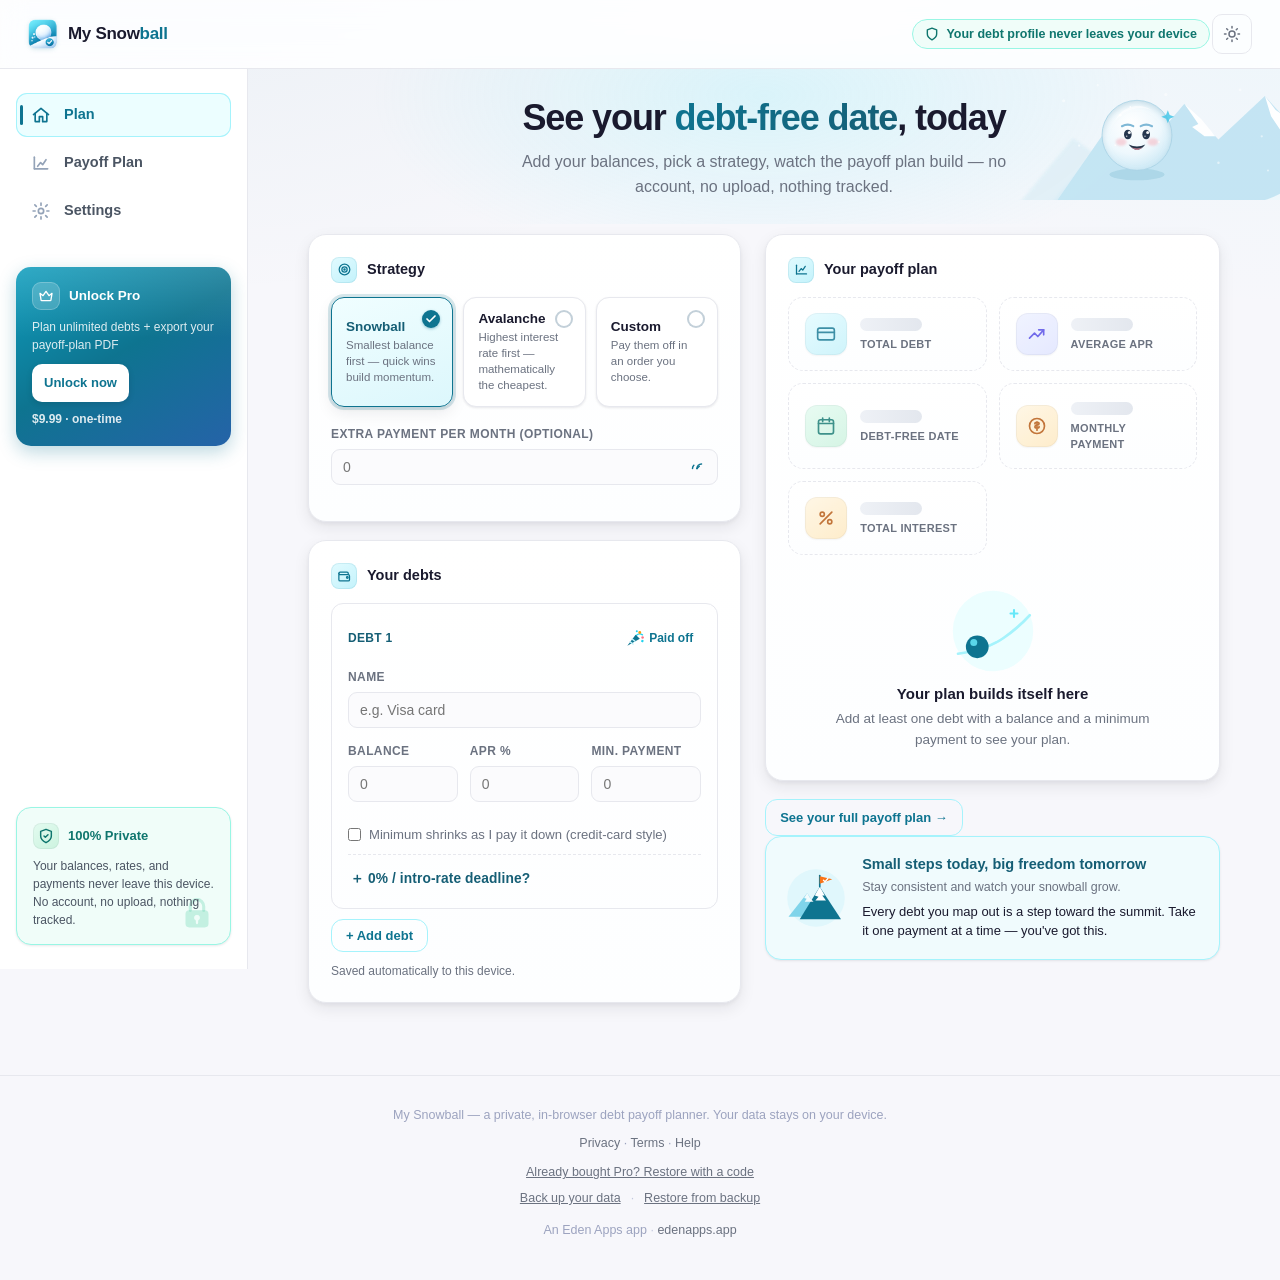
==== index.html @ 777411a7 "Polish: LocalResume scrolls to top on route change (score ring visible); Snowball 'Remove' debt gets" ====
<!DOCTYPE html>
<html lang="en">
<head>
  <meta charset="UTF-8">
  <meta http-equiv="Content-Security-Policy" content="default-src 'self'; script-src 'self' https://js.stripe.com; style-src 'self' 'unsafe-inline'; img-src 'self' data: blob: https://da08ctfrofx1b.cloudfront.net; font-src 'self'; connect-src 'self' https://api.revenuecat.com https://e.revenue.cat https://js.stripe.com; worker-src 'self' blob:; frame-src https://js.stripe.com; child-src 'self' blob:; object-src 'none'; base-uri 'self'; form-action 'none'">
  <meta name="viewport" content="width=device-width, initial-scale=1.0, viewport-fit=cover">
  <title>My Snowball — Private Debt Payoff Planner</title>
  <meta name="description" content="Plan your debt-free date with the snowball or avalanche method, entirely in your browser. Your balances, rates, and payments never leave your device — no account, no subscriptions.">
  <link rel="icon" href="assets/favicon.svg" type="image/svg+xml">
  <link rel="icon" type="image/png" sizes="32x32" href="assets/favicon-32.png">
  <link rel="icon" type="image/png" sizes="16x16" href="assets/favicon-16.png">
  <link rel="apple-touch-icon" href="assets/apple-touch-icon.png">
  <link rel="canonical" href="https://mysnowballapp.com/">
  <meta name="theme-color" content="#ffffff" media="(prefers-color-scheme: light)">
  <meta name="theme-color" content="#0f1115" media="(prefers-color-scheme: dark)">
  <link rel="manifest" href="assets/manifest.webmanifest">
  <!-- Open Graph / social share -->
  <meta property="og:type" content="website">
  <meta property="og:site_name" content="My Snowball">
  <meta property="og:url" content="https://mysnowballapp.com/">
  <meta property="og:title" content="My Snowball — See your debt-free date, privately">
  <meta property="og:description" content="Plan your debt-free date with the snowball or avalanche method, entirely in your browser. Your balances, rates, and payments never leave your device — no account, no subscriptions.">
  <meta property="og:image" content="https://mysnowballapp.com/assets/og-image.png">
  <meta property="og:image:width" content="1200">
  <meta property="og:image:height" content="630">
  <meta property="og:image:alt" content="My Snowball — 100% private, on your device">
  <meta name="twitter:card" content="summary_large_image">
  <meta name="twitter:title" content="My Snowball — See your debt-free date, privately">
  <meta name="twitter:description" content="Plan your debt-free date with the snowball or avalanche method, entirely in your browser. Your balances, rates, and payments never leave your device — no account, no subscriptions.">
  <meta name="twitter:image" content="https://mysnowballapp.com/assets/og-image.png">
  <!-- Sets data-theme before first paint (no light→dark flash). External file
       so it satisfies the strict CSP's script-src 'self' (inline is blocked). -->
  <script src="theme-init.js?v=49b5e9ed0a"></script>
  <link rel="stylesheet" href="styles.css?v=49b5e9ed0a">
  <script type="application/ld+json">{"@context":"https://schema.org","@type":"SoftwareApplication","name":"My Snowball","url":"https://mysnowballapp.com/","description":"Plan your debt-free date with the snowball or avalanche method, entirely in your browser. Your balances, rates, and payments never leave your device — no account, no subscriptions.","applicationCategory":"FinanceApplication","operatingSystem":"Web browser","isAccessibleForFree":true,"browserRequirements":"Requires JavaScript. Runs entirely in the browser — no account, no upload.","publisher":{"@type":"Organization","name":"My Snowball"}}</script>
</head>
<body>
  <a class="skip-link" href="#mainContent">Skip to content</a>
  <div class="topbar">
    <div class="logo" id="logo" role="button" tabindex="0" aria-label="Scroll to top">
      <!-- Brand mark = the app icon (matches the Pro checkout + App Store icon). -->
      <img class="brand-logo" src="assets/brand-mark-96.png" width="30" height="30" alt="My Snowball logo" />
      <b class="wordmark">My Snow<span>ball</span></b>
    </div>
    <div class="topbar-right">
      <div class="privacy-pill">
        <svg aria-hidden="true" viewBox="0 0 24 24" fill="none" stroke="currentColor" stroke-width="2.4" stroke-linecap="round" stroke-linejoin="round"><path d="M12 22s8-4 8-10V5l-8-3-8 3v7c0 6 8 10 8 10z"/></svg>
        <span class="pill-long">Your debt profile never leaves your device</span><span class="pill-short">Never leaves your device</span>
      </div>
      <button type="button" id="themeToggle" class="theme-toggle" aria-label="Switch theme">
        <svg class="icon-moon" aria-hidden="true" viewBox="0 0 24 24" fill="none" stroke="currentColor" stroke-width="2" stroke-linecap="round" stroke-linejoin="round"><path d="M21 12.8A9 9 0 1 1 11.2 3a7 7 0 0 0 9.8 9.8z"/></svg>
        <svg class="icon-sun" aria-hidden="true" viewBox="0 0 24 24" fill="none" stroke="currentColor" stroke-width="2" stroke-linecap="round" stroke-linejoin="round"><circle cx="12" cy="12" r="4"/><path d="M12 2v2M12 20v2M4.9 4.9l1.4 1.4M17.7 17.7l1.4 1.4M2 12h2M20 12h2M4.9 19.1l1.4-1.4M17.7 6.3l1.4-1.4"/></svg>
      </button>
    </div>
  </div>

  <div class="shell">
    <aside class="sidebar" aria-label="Primary">
      <nav class="side-nav" id="sideNav" aria-label="Sections">
        <a href="#/plan" class="side-link" id="navPlan" data-route="plan">
          <span class="side-link-icon" aria-hidden="true"><svg viewBox="0 0 24 24" fill="none" stroke="currentColor" stroke-width="2" stroke-linecap="round" stroke-linejoin="round"><path d="M3 11.5 12 4l9 7.5"/><path d="M5 10v9.5a.5.5 0 0 0 .5.5H10v-6h4v6h4.5a.5.5 0 0 0 .5-.5V10"/></svg></span>
          <span class="side-link-text">Plan</span>
        </a>
        <a href="#/payoff" class="side-link" id="navPayoff" data-route="payoff">
          <span class="side-link-icon" aria-hidden="true"><svg viewBox="0 0 24 24" fill="none" stroke="currentColor" stroke-width="2" stroke-linecap="round" stroke-linejoin="round"><path d="M4 19V5"/><path d="M4 19h16"/><path d="M8 16l3.5-4.5L14 14l4-6"/></svg></span>
          <span class="side-link-text">Payoff Plan</span>
        </a>
        <a href="#/settings" class="side-link" id="navSettings" data-route="settings">
          <span class="side-link-icon" aria-hidden="true"><svg viewBox="0 0 24 24" fill="none" stroke="currentColor" stroke-width="2" stroke-linecap="round" stroke-linejoin="round"><circle cx="12" cy="12" r="3.2"/><path d="M12 2.5v2.5M12 19v2.5M4.6 4.6 6.4 6.4M17.6 17.6l1.8 1.8M2.5 12H5M19 12h2.5M4.6 19.4 6.4 17.6M17.6 6.4l1.8-1.8"/></svg></span>
          <span class="side-link-text">Settings</span>
        </a>
      </nav>
      <button type="button" class="side-pro" id="sideProCard" hidden aria-label="Unlock My Snowball Pro — $9.99 one-time">
        <span class="side-pro-head">
          <span class="side-pro-icon" aria-hidden="true"><svg viewBox="0 0 24 24" fill="none" stroke="currentColor" stroke-width="2" stroke-linecap="round" stroke-linejoin="round"><path d="M3 8l4.5 3.5L12 5l4.5 6.5L21 8l-1.6 10.2a1 1 0 0 1-1 .8H5.6a1 1 0 0 1-1-.8L3 8z"/></svg></span>
          <span class="side-pro-title">Unlock Pro</span>
        </span>
        <span class="side-pro-benefit">Plan unlimited debts + export your payoff-plan PDF</span>
        <!-- Visual "Unlock now" affordance — a styled span, NOT a nested button
             (the whole card is the button; a real nested button would be invalid
             markup). Click/Enter/Space on the card opens the paywall unchanged. -->
        <span class="side-pro-cta" aria-hidden="true">Unlock now</span>
        <span class="side-pro-price">$9.99 · one-time</span>
      </button>
      <div class="side-privacy">
        <div class="side-privacy-head">
          <span class="side-privacy-icon" aria-hidden="true"><svg viewBox="0 0 24 24" fill="none" stroke="currentColor" stroke-width="2.2" stroke-linecap="round" stroke-linejoin="round"><path d="M12 22s8-4 8-10V5l-8-3-8 3v7c0 6 8 10 8 10z"/><path d="M9 12l2 2 4-4"/></svg></span>
          <span class="side-privacy-title">100% Private</span>
        </div>
        <p class="side-privacy-text">Your balances, rates, and payments never leave this device. No account, no upload, nothing tracked.</p>
        <!-- Decorative padlock motif — reinforces the on-device promise. -->
        <svg class="side-privacy-lock" aria-hidden="true" viewBox="0 0 48 48" xmlns="http://www.w3.org/2000/svg">
          <rect class="spl-body" x="12" y="21" width="24" height="18" rx="4"/>
          <path class="spl-shackle" d="M17 21 v-4 a7 7 0 0 1 14 0 v4" fill="none" stroke-width="3.2" stroke-linecap="round"/>
          <circle class="spl-hole" cx="24" cy="29" r="2.6"/>
          <path class="spl-hole" d="M24 30.5 v4" stroke-width="2.4" stroke-linecap="round" fill="none"/>
        </svg>
      </div>
    </aside>

    <main class="main-col" id="mainContent" tabindex="-1">
      <div class="hero" id="routeHero">
        <!-- Decorative snowy-mountain scene + friendly snowball mascot. 100%
             inline SVG (no raster, no network). aria-hidden so it's skipped by
             AT; sits behind the headline text and never reduces its contrast.
             The h1/p below are the only nodes the router rewrites per route —
             this scene is a sibling, so it persists across route changes. -->
        <div class="hero-scene" aria-hidden="true">
          <svg class="hero-mountains" viewBox="0 0 640 220" preserveAspectRatio="xMaxYMid slice" xmlns="http://www.w3.org/2000/svg">
            <defs>
              <!-- soft atmospheric blur for the far range → depth, not hard edges -->
              <filter class="hs-soften" id="hsSoften" x="-10%" y="-10%" width="120%" height="120%">
                <feGaussianBlur stdDeviation="2.2"/>
              </filter>
            </defs>
            <!-- far, hazy ridge (blurred, low-contrast → recedes) -->
            <g class="hs-far-group" filter="url(#hsSoften)">
              <path class="hs-ridge-far" d="M280 220 L372 108 L420 142 L490 84 L556 130 L640 78 L640 220 Z"/>
              <path class="hs-ridge-far2" d="M320 220 L408 118 L452 150 L520 100 L588 140 L640 106 L640 220 Z"/>
            </g>
            <!-- mid peaks with snow caps (crisp, foreground) -->
            <path class="hs-peak" d="M330 220 L430 76 L470 118 L516 64 L560 110 L620 54 L640 76 L640 220 Z"/>
            <path class="hs-snowcap" d="M430 76 L448 102 L440 106 L456 118 L470 118 L452 94 Z"/>
            <path class="hs-snowcap" d="M516 64 L534 90 L526 94 L542 106 L556 106 L538 84 Z"/>
            <path class="hs-snowcap" d="M620 54 L634 72 L640 76 L640 98 L628 80 Z"/>
            <!-- near snow bank -->
            <path class="hs-bank" d="M300 220 Q420 178 520 192 Q600 202 640 180 L640 220 Z"/>
            <!-- falling-snow specks (decorative, atmospheric) -->
            <g class="hs-snowfall">
              <circle cx="360" cy="60" r="2"/><circle cx="404" cy="40" r="1.5"/>
              <circle cx="448" cy="96" r="1.6"/><circle cx="492" cy="52" r="2.1"/>
              <circle cx="536" cy="86" r="1.4"/><circle cx="588" cy="46" r="1.8"/>
              <circle cx="616" cy="106" r="1.5"/><circle cx="380" cy="118" r="1.4"/>
              <circle cx="560" cy="140" r="1.6"/><circle cx="624" cy="150" r="1.3"/>
            </g>
          </svg>
          <!-- Snowball mascot: a soft, dimensional snowball character (mockup
               harvest). Radial white→pale-blue body with an inner-shade arc for
               roundness, top highlight crescent, angled brows, oval pupils with
               catch-lights, a warm open smile, gentle cheeks, and snow-texture
               specks. Gradients are declared inline so it's 100% on-device. -->
          <svg class="hero-mascot" viewBox="0 0 120 120" xmlns="http://www.w3.org/2000/svg">
            <defs>
              <radialGradient class="hm-body-grad" id="hmBody" cx="42%" cy="34%" r="72%">
                <stop offset="0%" class="hm-grad-hi"/>
                <stop offset="58%" class="hm-grad-mid"/>
                <stop offset="100%" class="hm-grad-lo"/>
              </radialGradient>
              <!-- Soft inner shadow: gives the ball real interior depth (a gentle
                   darkening that hugs the lower-right rim from the inside) rather
                   than reading as a flat disc. Pure SVG filter, on-device. -->
              <filter class="hm-inner" id="hmInner" x="-20%" y="-20%" width="140%" height="140%">
                <feOffset dx="0" dy="3" in="SourceAlpha" result="off"/>
                <feGaussianBlur in="off" stdDeviation="4" result="blur"/>
                <feComposite in="SourceAlpha" in2="blur" operator="out" result="inner"/>
                <feColorMatrix in="inner" type="matrix"
                  values="0 0 0 0 0.36  0 0 0 0 0.56  0 0 0 0 0.67  0 0 0 0.55 0" result="tint"/>
                <feComposite in="tint" in2="SourceGraphic" operator="in"/>
              </filter>
            </defs>
            <ellipse class="hm-shadow" cx="60" cy="105" rx="33" ry="7"/>
            <circle class="hm-body" cx="60" cy="58" r="42" fill="url(#hmBody)"/>
            <!-- inner-shadow overlay for interior dimension -->
            <circle class="hm-inner-shade" cx="60" cy="58" r="42" fill="url(#hmBody)"/>
            <!-- roundness: lower-right inner shade + soft occlusion rim -->
            <path class="hm-body-shade" d="M99 66 A42 42 0 0 1 41 96 A42 42 0 0 0 99 66 Z"/>
            <!-- top highlight crescent -->
            <path class="hm-shine" d="M34 40 A38 38 0 0 1 78 28 A30 30 0 0 0 34 40 Z"/>
            <!-- surface snow-texture specks -->
            <circle class="hm-fleck" cx="40" cy="34" r="1.5"/>
            <circle class="hm-fleck" cx="76" cy="44" r="1.3"/>
            <circle class="hm-fleck" cx="52" cy="24" r="1.1"/>
            <circle class="hm-fleck" cx="86" cy="66" r="1.4"/>
            <circle class="hm-fleck" cx="34" cy="70" r="1.2"/>
            <!-- soft cheeks -->
            <ellipse class="hm-cheek" cx="41" cy="66" rx="6.5" ry="4.6"/>
            <ellipse class="hm-cheek" cx="79" cy="66" rx="6.5" ry="4.6"/>
            <!-- angled brows -->
            <path class="hm-brow" d="M42 47 Q49 43.5 55.5 47" fill="none" stroke-width="2.6" stroke-linecap="round"/>
            <path class="hm-brow" d="M64.5 47 Q71 43.5 78 47" fill="none" stroke-width="2.6" stroke-linecap="round"/>
            <!-- oval pupils with a big + small catch-light each -->
            <ellipse class="hm-eye" cx="49" cy="57" rx="4.6" ry="5.8"/>
            <ellipse class="hm-eye" cx="71" cy="57" rx="4.6" ry="5.8"/>
            <circle class="hm-eye-spark" cx="50.8" cy="54.6" r="1.8"/>
            <circle class="hm-eye-spark" cx="72.8" cy="54.6" r="1.8"/>
            <circle class="hm-eye-spark hm-spark-sm" cx="47.6" cy="59" r=".9"/>
            <circle class="hm-eye-spark hm-spark-sm" cx="69.6" cy="59" r=".9"/>
            <!-- warm open smile: filled mouth + tongue -->
            <path class="hm-mouth" d="M50 69 Q60 82 70 69 Q60 74 50 69 Z"/>
            <path class="hm-tongue" d="M53.5 72.4 Q60 79 66.5 72.4 Q60 75.4 53.5 72.4 Z"/>
            <!-- brand sparkle -->
            <path class="hm-sparkle" d="M97 28 l2.2 5.6 5.6 2.2 -5.6 2.2 -2.2 5.6 -2.2 -5.6 -5.6 -2.2 5.6 -2.2 Z"/>
          </svg>
        </div>
        <h1>See your <span class="accent">debt-free date</span>, today</h1>
        <p>Add your balances, pick a strategy, watch the payoff plan build — no account, no upload, nothing tracked.</p>
      </div>

      <div id="app" class="app"></div>
    </main>
  </div>

  <footer>
    My Snowball — a private, in-browser debt payoff planner. Your data stays on your device.
    <div class="footer-legal" style="margin-top: 10px;"><a href="privacy.html">Privacy</a> · <a href="https://edenapps.app/terms.html" target="_blank" rel="noopener">Terms</a> · <a href="support.html">Help</a></div>
    <button type="button" id="footerRestoreLink" class="restore-link" style="margin-top: 8px;">Already bought Pro? Restore with a code</button>
    <button type="button" id="footerLicenseLink" class="restore-link" hidden>View your Pro license card</button>
    <button type="button" id="footerRefundLink" class="restore-link" hidden>Need a refund?</button>
    <div class="footer-tools">
      <button type="button" id="footerBackupLink" class="restore-link">Back up your data</button>
      <span class="footer-tools-sep" aria-hidden="true">·</span>
      <button type="button" id="footerImportLink" class="restore-link">Restore from backup</button>
      <input type="file" id="vaultFileInput" accept=".json,application/json" hidden>
    </div>
    <div class="footer-byline">
      An Eden Apps app
      <span class="footer-tools-sep" aria-hidden="true">·</span>
      <a href="https://edenapps.app" target="_blank" rel="noopener">edenapps.app</a>
    </div>
  </footer>

  <!-- pdf-lib is lazy-loaded on first PDF export (see ensurePdfLib in app.js) -->
  <script src="billing.js?v=49b5e9ed0a"></script>
  <script src="app.js?v=49b5e9ed0a"></script>
</body>
</html>
---- styles.css ----
/* ── Snowball — private, in-browser debt payoff planner ─────────────── */
:root {
  --brand: #0e7490;
  --brand-dark: #155e75;
  --brand-light: #67e8f9;
  --brand-soft: #ecfeff;
  --brand-border: #a5f3fc;
  --ink: #1a1a2e;
  --muted: #6b7280;
  --line: #e7e8ee;
  --bg: #f7f7fb;
  --card: #ffffff;
  --ok: #0f766e;
  --danger: #b91c1c;
  --warn: #b45309;
  --shadow: 0 1px 3px rgba(20,20,40,.06), 0 8px 24px rgba(20,20,40,.05);
  /* Elevation v1 — soft, layered, low-opacity shadow ladder. Cards use sm/md,
     raised modals/popovers use lg. (--shadow kept above for anything still
     referencing it directly.) */
  --shadow-sm: 0 1px 2px rgba(16,24,40,.04), 0 1px 3px rgba(16,24,40,.06);
  --shadow-md: 0 2px 4px rgba(16,24,40,.05), 0 6px 16px rgba(16,24,40,.08);
  --shadow-lg: 0 8px 24px rgba(16,24,40,.10), 0 24px 60px rgba(16,24,40,.14);

  /* ── Elevation v2 — depth polish (visual pass) ────────────────────────
     Hairline + soft-lift ladder for interactive cards, a page-background
     wash, a hero glow, and gradient icon-chip fills. Every value here has a
     dark override below so no surface is light-only. */
  /* App background wash — two barely-there brand-tinted radial pools so the
     page reads as a considered surface, not flat grey. */
  --page-wash:
    radial-gradient(1100px 620px at 14% -8%, rgba(14,116,144,.055), transparent 60%),
    radial-gradient(950px 560px at 100% 0%, rgba(103,232,249,.07), transparent 55%);
  /* Hero glow — a soft teal bloom behind the headline. */
  --hero-glow: radial-gradient(560px 260px at 50% 22%, rgba(103,232,249,.20), transparent 70%);
  /* Interactive-card hover shadow — a touch stronger + brand-tinted lift. */
  --shadow-hover: 0 4px 10px rgba(14,116,144,.10), 0 14px 34px rgba(14,116,144,.14);
  /* Inner hairline highlight on raised cards (top edge catch-light). */
  --card-topline: rgba(255,255,255,.7);
  /* Panel surface gets a whisper of gradient so large cards aren't dead-flat. */
  --panel-surface: linear-gradient(180deg, #ffffff, #fdfeff);

  /* Gradient icon-chip fills for the summary stat tiles — richer than a flat
     tint, still soft. Ink stays the shipped per-tone value. */
  --chip-brand:  linear-gradient(145deg, #e2fbff, #c3f2fb);
  --chip-violet: linear-gradient(145deg, #eef1ff, #dfe4ff);
  --chip-green:  linear-gradient(145deg, #e3fbf0, #ccf3df);
  --chip-amber:  linear-gradient(145deg, #fff5e0, #ffe9bf);
  /* Chip ring — a hairline that lifts the chip off the tile. */
  --chip-ring: rgba(16,24,40,.05);
  /* Skeleton bar (empty-state placeholder) — reads as an intentional hint. */
  --skeleton: linear-gradient(90deg, #eef1f6, #e3e7ee, #eef1f6);

  /* Selected strategy card — gradient wash + brand ring. */
  --strat-active-bg: linear-gradient(160deg, #f0feff, #dcf7fc);
  --strat-active-ring: rgba(14,116,144,.16);

  /* Sidebar Pro card — premium gradient front door. */
  --side-pro-grad: linear-gradient(160deg, #edfdff, #d5f4fb);
  --side-pro-grad-hover: linear-gradient(160deg, #e6fbff, #c8f0f9);

  /* Surfaces referenced directly (not through a token) in light mode — named
     here so the dark override has a single place to retint them. */
  --topbar-bg: rgba(255,255,255,.85);
  --input-bg: #fbfbfd;
  --input-bg-focus: #ffffff;
  --track-bg: #e7e8ee;
  --pill-bg: #f0fdf9;
  --pill-border: #99f6e4;
  --rm-hover-bg: #fee2e2;
  --warn-bg: #fffbeb;
  --warn-border: #fde68a;
  --status-err-bg: #fef2f2;
  --status-ok-bg: #ecfdf5;
  --footer-ink: #9ca3bf;
  --sep: #c3c8dd;
  --backdrop: rgba(20,20,40,.45);
  /* Chart ink — read by drawChart() so the canvas retints with the theme. */
  --chart-grid: #e7e8ee;
  --chart-label: #6b7280;
  --chart-snowball: #0e7490;
  --chart-avalanche: #c2410c;

  /* Tinted stat-icon tiles (mockup card language). Each tone = a soft fill +
     a readable icon ink, both AA on the fill. The brand tone reuses the
     shipped #0e7490 family; the others are on-brand supporting hues. */
  --tile-brand-bg: #ecfeff;   --tile-brand-ink: #0e7490;
  --tile-violet-bg: #eef2ff;  --tile-violet-ink: #4f46e5;
  --tile-green-bg: #ecfdf5;   --tile-green-ink: #0f766e;
  --tile-amber-bg: #fffbeb;   --tile-amber-ink: #b45309;

  /* Progress ring + donut ink. Track stays visible in both themes; the fill
     and the two donut arcs come from the brand ramp. */
  --ring-track: #e3f4f8;
  --ring-fill: #0e7490;
  --donut-bg: #eef2f4;
  --donut-min: #0e7490;   /* minimum payments — brand */
  --donut-extra: #67e8f9; /* extra payment — brand-light */

  /* Motivational card surface (snow/summit). */
  --motiv-bg: #f0fbfd;
  --motiv-border: #a5f3fc;
  --motiv-sky: #e0f7fc;
  --motiv-mtn: #0e7490;
  --motiv-snow: #ffffff;
  --motiv-flag: #f97316;

  /* ── Sidebar / nav / route surfaces (new — reshell) ──────────────────────
     All on the shipped #0e7490 brand ramp. Every value here has a dark
     override below so no new surface is light-only. */
  --side-bg: #ffffff;
  --side-border: #e7e8ee;
  --side-link-ink: #4b5563;
  --side-link-hover-bg: #f3f8fa;
  --side-link-hover-ink: #0e7490;
  --side-link-active-bg: #ecfeff;
  --side-link-active-ink: #0e7490;
  --side-link-active-bar: #0e7490;
  --side-icon-ink: #94a3b8;
  --side-icon-active-ink: #0e7490;
  --side-privacy-bg: #f0fdf9;
  --side-privacy-border: #99f6e4;
  --side-privacy-ink: #0f766e;
  --side-privacy-text: #4b5563;
  --side-pro-bg: #ecfeff;
  --side-pro-bg-hover: #e0faff;
  --side-pro-border: #a5f3fc;
  --side-pro-ink: #155e75;
  --side-pro-benefit: #4b5563;
  --side-pro-price: #0e7490;
  --side-pro-glyph: #0e7490;

  /* ── Batch-A insight features (comparison / daily cost / countdown /
     timeline). All on the shipped #0e7490 brand ramp; every value has a dark
     override below so no surface is light-only. ── */
  --compare-row-bg: #f7fafb;
  --compare-row-border: #e7e8ee;
  --compare-chosen-bg: #ecfeff;
  --compare-chosen-border: #a5f3fc;
  --compare-chosen-tag-bg: #0e7490;
  --compare-chosen-tag-ink: #ffffff;
  --countdown-bg: #ecfeff;
  --countdown-border: #a5f3fc;
  --countdown-ink: #155e75;
  --countdown-accent: #0e7490;
  --daily-cost-amt: #b45309;      /* interest = a cost — amber, matches the warn ramp */
  --daily-line: #e7e8ee;
  --timeline-rail: #a5f3fc;
  --timeline-dot-bg: #0e7490;
  --timeline-dot-ink: #ffffff;
  --timeline-done-bg: #ecfdf5;
  --timeline-done-border: #99f6e4;
  --timeline-when-ink: #6b7280;

  /* ── Personality layer (mockup harvest) — hero scene, mascot, gradient Pro,
     section-header icons. All on the brand ramp; every value has a dark
     override below so nothing is light-only. ── */
  /* Hero snowy-mountain scene (pale blue/white, gentle, decorative). */
  --hs-ridge-far: #dceef6;
  --hs-peak: #bfe3f2;
  --hs-peak-2: #cfeaf5;
  --hs-snowcap: #ffffff;
  --hs-bank: #eef8fc;
  /* Hero illustration depth (summit + vault): grounding shadow + gradient-metal
     safe, glossy dial, and check-shield stops. Blend-safe (no opaque plate). */
  --pha-ground: rgba(14,116,144,.10);
  --sha-metal-hi: #f3fafd;
  --sha-metal-lo: #cfe8f2;
  --sha-metal-line: #a5d3e3;
  --sha-door-hi: #ffffff;
  --sha-door-lo: #e2f2f8;
  --sha-dial-hi: #bfeff8;
  --sha-shield-hi: #3ec6dd;
  --sha-shield-lo: #0e7490;
  /* Snowball mascot — dimensional: radial body gradient (white core → pale-blue
     rim), inner-shade arc, brows, oval pupils, warm mouth, soft cheeks. */
  --hm-grad-hi: #ffffff;      /* highlight core */
  --hm-grad-mid: #eef8fd;     /* body */
  --hm-grad-lo: #c6e6f4;      /* pale-blue rim (roundness) */
  --hm-body-shade: #a9d6ea;   /* lower-right shading arc */
  --hm-shine: #ffffff;
  --hm-eye: #26374f;
  --hm-brow: #7fb8d6;         /* soft blue brows */
  --hm-cheek: #f6b6c1;
  --hm-mouth: #223247;        /* open smile fill */
  --hm-tongue: #e78ea0;
  --hm-fleck: #ffffff;
  --hm-sparkle: #45c7e8;
  --hm-shadow: rgba(14,116,144,.12);
  --hm-stroke: #a9d3e6;       /* faint outline so the pale body reads on light chrome */
  /* Vivid teal→blue gradient Unlock-Pro card (sidebar). */
  --pro-grad-vivid: linear-gradient(150deg, #0e9dbd 0%, #0e7490 48%, #2563a8 100%);
  --pro-grad-vivid-hover: linear-gradient(150deg, #12a9cb 0%, #0f7e9f 48%, #295fb0 100%);
  --pro-vivid-ink: #ffffff;
  --pro-vivid-sub: rgba(255,255,255,.86);
  --pro-vivid-btn-bg: #ffffff;
  --pro-vivid-btn-ink: #0e7490;
  --pro-vivid-glyph-bg: rgba(255,255,255,.18);
  --pro-vivid-glyph-ink: #ffffff;
  /* Section-header icon chip. */
  --panel-icon-bg: linear-gradient(145deg, #e2fbff, #c3f2fb);
  --panel-icon-ink: #0e7490;
  --panel-icon-ring: rgba(14,116,144,.10);
  /* Motivational-card extra art bits + strategy radio ring. */
  --motiv-mtn-back: #7fd4ea;
  --motiv-flag-check: #ffffff;
  --strat-ring: #c3d0d9;      /* empty radio ring on unselected strategy */
  --privacy-lock: #10b98133;  /* faint padlock motif tint */
}

/* ── Dark theme ─────────────────────────────────────────────────────────
   Opt-in overlay applied to <html data-theme="dark">. Only overrides the
   token values above — every rule downstream reads the tokens, so light
   mode is untouched. Warm near-black chrome, light-not-white ink, a
   brightened brand that stays vivid on dark. */
[data-theme="dark"] {
  --brand: #22c3e6;
  --brand-dark: #7fe3f6;
  --brand-light: #67e8f9;
  --brand-soft: #12303a;
  --brand-border: #1d5566;
  --ink: #e8e8ed;
  --muted: #9aa2b1;
  --line: #2c2e37;
  --bg: #15161a;
  --card: #1c1d22;
  --ok: #4ade9e;
  --danger: #f87171;
  --warn: #fbbf24;
  --shadow: 0 1px 3px rgba(0,0,0,.4), 0 8px 24px rgba(0,0,0,.35);
  /* Elevation v1 dark ladder — cooler, higher-opacity so raised surfaces still
     read against the near-black chrome. */
  --shadow-sm: 0 1px 2px rgba(0,0,0,.45), 0 1px 3px rgba(0,0,0,.5);
  --shadow-md: 0 2px 4px rgba(0,0,0,.5), 0 6px 16px rgba(0,0,0,.55);
  --shadow-lg: 0 8px 24px rgba(0,0,0,.55), 0 24px 60px rgba(0,0,0,.65);

  /* Elevation v2 dark overrides — dim, cool washes that read on near-black. */
  --page-wash:
    radial-gradient(1100px 620px at 14% -8%, rgba(34,195,230,.06), transparent 60%),
    radial-gradient(950px 560px at 100% 0%, rgba(34,195,230,.05), transparent 55%);
  --hero-glow: radial-gradient(560px 260px at 50% 22%, rgba(34,195,230,.12), transparent 70%);
  --shadow-hover: 0 4px 10px rgba(0,0,0,.5), 0 14px 34px rgba(0,0,0,.6);
  --card-topline: rgba(255,255,255,.05);
  --panel-surface: linear-gradient(180deg, #1e1f25, #1b1c21);
  /* Brighter, more chromatic dark chips so the per-metric color-coding
     (brand/violet/green/amber) stays legible on the near-black chrome — the
     previous fills were so deep the tiles read as muddy neutral blocks. */
  --chip-brand:  linear-gradient(145deg, #1b5566, #124251);
  --chip-violet: linear-gradient(145deg, #343676, #23244e);
  --chip-green:  linear-gradient(145deg, #17513f, #103a30);
  --chip-amber:  linear-gradient(145deg, #4a3a13, #34290e);
  --chip-ring: rgba(255,255,255,.06);
  --skeleton: linear-gradient(90deg, #23252d, #2b2e37, #23252d);
  --strat-active-bg: linear-gradient(160deg, #143844, #0f2b34);
  --strat-active-ring: rgba(34,195,230,.28);
  --side-pro-grad: linear-gradient(160deg, #133a46, #0f2c37);
  --side-pro-grad-hover: linear-gradient(160deg, #164450, #113340);

  --topbar-bg: rgba(21,22,26,.85);
  --input-bg: #24262e;
  --input-bg-focus: #2a2c35;
  --track-bg: #2c2e37;
  --pill-bg: #123029;
  --pill-border: #1f5648;
  --rm-hover-bg: #402022;
  --warn-bg: #2c2410;
  --warn-border: #5a4a1a;
  --status-err-bg: #3a1e1e;
  --status-ok-bg: #123028;
  --footer-ink: #7c8496;
  /* Dark-mode contrast fix: the footer "·" separator was near-invisible at
     #3a3d49 (~1.7:1 on --bg). Bumped so the divider actually reads while
     staying subtler than the muted links it sits between (~3.7:1). */
  --sep: #6b7280;
  --backdrop: rgba(0,0,0,.6);
  --chart-grid: #2c2e37;
  --chart-label: #9aa2b1;
  --chart-snowball: #38d0ef;
  --chart-avalanche: #fb7a45;

  /* Tinted tiles — deep, low-chroma fills so they read as surfaces (not glowing
     blocks) on the near-black chrome, with brightened icon ink for AA. */
  --tile-brand-bg: #12303a;   --tile-brand-ink: #67e8f9;
  --tile-violet-bg: #1e1f3a;  --tile-violet-ink: #a5b4fc;
  --tile-green-bg: #123028;   --tile-green-ink: #4ade9e;
  --tile-amber-bg: #2c2410;   --tile-amber-ink: #fbbf24;

  --ring-track: #24333a;
  --ring-fill: #22c3e6;
  --donut-bg: #24333a;
  --donut-min: #22c3e6;
  --donut-extra: #7fe3f6;

  --motiv-bg: #12303a;
  --motiv-border: #1d5566;
  --motiv-sky: #133a44;
  --motiv-mtn: #22c3e6;
  --motiv-snow: #cdeef6;
  --motiv-flag: #fb923c;

  /* Sidebar / nav / route surfaces — dark overrides. Deep, low-chroma fills so
     the rail reads as chrome against the near-black page, with brightened ink
     for AA on both the rail and the active pill. */
  --side-bg: #191a1f;
  --side-border: #2c2e37;
  --side-link-ink: #b8bfcc;
  --side-link-hover-bg: #22242c;
  --side-link-hover-ink: #67e8f9;
  --side-link-active-bg: #12303a;
  --side-link-active-ink: #7fe3f6;
  --side-link-active-bar: #22c3e6;
  --side-icon-ink: #7c8496;
  --side-icon-active-ink: #67e8f9;
  --side-privacy-bg: #123029;
  --side-privacy-border: #1f5648;
  --side-privacy-ink: #4ade9e;
  --side-privacy-text: #b8bfcc;
  --side-pro-bg: #12303a;
  --side-pro-bg-hover: #163a46;
  --side-pro-border: #1d5566;
  --side-pro-ink: #7fe3f6;
  --side-pro-benefit: #b8bfcc;
  --side-pro-price: #67e8f9;
  --side-pro-glyph: #67e8f9;

  /* Batch-A insight features — dark overrides. Deep, low-chroma fills so they
     read as surfaces on the near-black chrome, brightened ink for AA. */
  --compare-row-bg: #202128;
  --compare-row-border: #2c2e37;
  --compare-chosen-bg: #12303a;
  --compare-chosen-border: #1d5566;
  --compare-chosen-tag-bg: #22c3e6;
  --compare-chosen-tag-ink: #10222a;
  --countdown-bg: #12303a;
  --countdown-border: #1d5566;
  --countdown-ink: #7fe3f6;
  --countdown-accent: #22c3e6;
  --daily-cost-amt: #fbbf24;
  --daily-line: #2c2e37;
  --timeline-rail: #1d5566;
  --timeline-dot-bg: #22c3e6;
  --timeline-dot-ink: #10222a;
  --timeline-done-bg: #123028;
  --timeline-done-border: #1f5648;
  --timeline-when-ink: #9aa2b1;

  /* Personality layer — dark overrides. The snow scene/mascot stay legible on
     the near-black chrome: cool, dimmed peaks and a soft off-white body. */
  --hs-ridge-far: #1c3a44;
  --hs-peak: #21454f;
  --hs-peak-2: #1a3b45;
  --hs-snowcap: #cdeef6;
  --hs-bank: #16323b;
  /* Hero illustration depth — dark: metal/shield stops stay bright & readable
     on the dark canvas; grounding shadow softened so nothing reads as a plate. */
  --pha-ground: rgba(0,0,0,.30);
  --sha-metal-hi: #3a6472;
  --sha-metal-lo: #21454f;
  --sha-metal-line: #4d7d8c;
  --sha-door-hi: #2c5661;
  --sha-door-lo: #1c3d47;
  --sha-dial-hi: #7fe3f6;
  --sha-shield-hi: #5ad6ec;
  --sha-shield-lo: #157e97;
  /* Mascot on near-black chrome: keep the pale body bright & dimensional, but
     tone the cheeks/mouth down and drop the hard ground shadow (handled in CSS
     via --hm-shadow → transparent) so it doesn't read as a bruise/hole. */
  --hm-grad-hi: #ffffff;
  --hm-grad-mid: #e6f4fb;
  --hm-grad-lo: #b3dcee;
  --hm-body-shade: #7fbdd6;
  --hm-shine: #ffffff;
  --hm-eye: #17303a;
  --hm-brow: #5f9fbf;
  --hm-cheek: #d98d9a;
  --hm-mouth: #16303a;
  --hm-tongue: #c97e8f;
  --hm-fleck: #ffffff;
  --hm-sparkle: #67e8f9;
  --hm-shadow: rgba(0,0,0,0);   /* soft blur handles depth in dark mode instead */
  --hm-stroke: #7fbdd6;
  --hm-stroke: #2a5561;
  --pro-grad-vivid: linear-gradient(150deg, #0e8aa6 0%, #0d6a84 48%, #1f4f8c 100%);
  --pro-grad-vivid-hover: linear-gradient(150deg, #1298b5 0%, #0f7590 48%, #245aa0 100%);
  --pro-vivid-ink: #f2fdff;
  --pro-vivid-sub: rgba(242,253,255,.82);
  --pro-vivid-btn-bg: #eafcff;
  --pro-vivid-btn-ink: #0d5f78;
  --pro-vivid-glyph-bg: rgba(255,255,255,.16);
  --pro-vivid-glyph-ink: #f2fdff;
  --panel-icon-bg: linear-gradient(145deg, #133a46, #0f2a33);
  --panel-icon-ink: #67e8f9;
  --panel-icon-ring: rgba(255,255,255,.06);
  --motiv-mtn-back: #2a6f84;
  --motiv-flag-check: #10222a;
  --strat-ring: #3a5560;
  --privacy-lock: #4ade9e2e;
}

/* Subtle color transition when the theme flips (root chrome only). */
html { transition: background-color .25s ease, color .25s ease; }
body { transition: background-color .25s ease, color .25s ease; }
@media (prefers-reduced-motion: reduce) {
  html, body { transition: none; }
}

/* ── Theme toggle button (topbar) ─────────────────────────────────────── */
.theme-toggle {
  display: inline-flex; align-items: center; justify-content: center;
  /* Visual box stays compact, but the hit area is at least 40px so the
     icon-only control clears the minimum comfortable touch target. The 18px
     icon is unchanged. */
  width: 40px; height: 40px; min-width: 40px; min-height: 40px; border-radius: 10px;
  background: transparent; border: 1px solid var(--line); color: var(--muted);
  transition: background-color .12s ease, color .12s ease, border-color .12s ease;
}
.theme-toggle:hover { background: var(--brand-soft); color: var(--brand); border-color: var(--brand-border); }
.theme-toggle svg { width: 18px; height: 18px; }
/* Icon reflects the CURRENT mode: sun in light mode, moon in dark mode. */
.theme-toggle .icon-moon { display: none; }
.theme-toggle .icon-sun { display: block; }
[data-theme="dark"] .theme-toggle .icon-moon { display: block; }
[data-theme="dark"] .theme-toggle .icon-sun { display: none; }
.topbar-right { display: flex; align-items: center; gap: 12px; }

/* Visually-hidden but present for assistive tech (screen-reader live regions). */
.sr-only {
  position: absolute; width: 1px; height: 1px; padding: 0; margin: -1px;
  overflow: hidden; clip: rect(0 0 0 0); white-space: nowrap; border: 0;
}

/* ── Tabular numerals (Elevation v1) ──────────────────────────────────
   Lines up columns of digits in stats, totals, prices, dates, the payoff
   list, code, and numeric inputs so figures don't jitter as they change.
   A .tnum utility is available for any inline number that needs it too. */
.tnum,
.stat-card .stat-value,
.sum-tile-value,
.progress-ring-pct,
.donut-center-val,
.donut-leg-val,
.payoff-table .po-col-bal,
.po-date-main,
.whatif-amt,
.whatif-stat-value,
.pro-price-amt,
.progress-therm .pt-top,
.payoff-row .po-top,
.goal-msg,
.whatif-save,
.whatif-msg,
.restore-code-value,
.field input,
.restore-code-input {
  font-variant-numeric: tabular-nums;
  font-feature-settings: "tnum" 1;
}

* { margin: 0; padding: 0; box-sizing: border-box; }
html, body { height: 100%; }
body {
  font-family: -apple-system, BlinkMacSystemFont, "Segoe UI", Roboto, sans-serif;
  color: var(--ink);
  /* Base fill + two barely-there brand radial pools, fixed so the wash sits
     behind the whole scroll (cohesive, not flat grey). */
  background: var(--page-wash), var(--bg);
  background-attachment: fixed;
  font-size: 15px;
  line-height: 1.5;
}
a { color: var(--brand); text-decoration: none; }
button { font-family: inherit; cursor: pointer; }
input, select { font-family: inherit; font-size: 14px; }

/* ── Top bar ───────────────────────────────────────────────────────── */
.topbar {
  position: sticky; top: 0; z-index: 20;
  display: flex; align-items: center; justify-content: space-between;
  padding: 14px max(28px, env(safe-area-inset-right)) 14px max(28px, env(safe-area-inset-left));
  padding-top: max(14px, env(safe-area-inset-top));
  background: var(--topbar-bg);
  -webkit-backdrop-filter: saturate(180%) blur(12px); backdrop-filter: saturate(180%) blur(12px);
  border-bottom: 1px solid var(--line);
}
.logo { display: flex; align-items: center; gap: 10px; cursor: pointer; }
.logo svg { width: 30px; height: 30px; }
.brand-logo {
  width: 30px; height: 30px; flex-shrink: 0; display: block;
  filter: drop-shadow(0 1px 2px rgba(14,116,144,.18));
}
.brand-logo .bl-body { stroke: var(--hm-stroke); stroke-width: .8; }
.logo b { font-size: 17px; font-weight: 800; letter-spacing: -.3px; white-space: nowrap; }
/* Two-tone wordmark: "Snow" stays ink, "ball" takes the brand accent. */
.logo b.wordmark span { color: var(--brand); }
.privacy-pill {
  display: flex; align-items: center; gap: 7px;
  font-size: 12.5px; font-weight: 600; color: var(--ok);
  background: var(--pill-bg); border: 1px solid var(--pill-border);
  padding: 5px 12px; border-radius: 999px;
  margin-right: -10px;
}
.privacy-pill svg { width: 14px; height: 14px; }
.privacy-pill .pill-short { display: none; }
@media (max-width: 480px) {
  /* Longer "My Snowball" wordmark leaves less room on phones — show a shorter
     privacy line so it reads as a tidy two lines (full sentence stays on desktop). */
  .privacy-pill { font-size: 10.5px; line-height: 1.3; padding: 4px 11px; gap: 5px; margin-right: 0; max-width: 132px; }
  .privacy-pill svg { width: 12px; height: 12px; }
  .privacy-pill .pill-long { display: none; }
  .privacy-pill .pill-short { display: inline; }
}

/* ── Hero ──────────────────────────────────────────────────────────── */
.hero {
  position: relative; text-align: center; padding: 48px 24px 24px;
  isolation: isolate;
}
/* Settings/Payoff render their own mockup hero inside #app; hide the shared
   mascot hero on those routes so the headline isn't duplicated. */
.hero.hero-hidden { display: none; }
/* Soft teal bloom behind the headline — subtle premium accent, not loud. */
.hero::before {
  content: ""; position: absolute; inset: -10px 0 0; z-index: -1;
  background: var(--hero-glow); pointer-events: none;
}
.hero h1 { font-size: 36px; font-weight: 800; letter-spacing: -1.1px; line-height: 1.15; max-width: 680px; margin: 0 auto 12px; }
/* Accent gets a faint brand gradient on the "debt-free date" span. */
.hero .accent {
  color: var(--brand);
  background: linear-gradient(120deg, var(--brand), var(--brand-dark));
  -webkit-background-clip: text; background-clip: text;
  -webkit-text-fill-color: transparent;
}
[data-theme="dark"] .hero .accent {
  background: linear-gradient(120deg, var(--brand), var(--brand-light));
  -webkit-background-clip: text; background-clip: text;
  -webkit-text-fill-color: transparent;
}
.hero p { color: var(--muted); font-size: 16px; line-height: 1.55; max-width: 540px; margin: 0 auto; }
/* Ensure headline + subcopy sit above the decorative scene. */
.hero h1, .hero p { position: relative; z-index: 1; }

/* ── Hero snowy-mountain scene + snowball mascot (mockup harvest) ─────────
   Decorative, aria-hidden. Anchored top-right, BEHIND the headline (z-index
   below the text), and clipped to the hero so it never spills or scrolls the
   page. Pale/soft so it never competes with the h1's contrast. */
.hero-scene {
  position: absolute; inset: 0; z-index: 0; overflow: hidden;
  pointer-events: none; border-radius: inherit;
}
.hero-mountains {
  position: absolute; right: 0; top: 10px;
  width: min(48%, 540px); height: 78%;
  opacity: .9;
}
.hero-mountains .hs-ridge-far { fill: var(--hs-ridge-far); }
.hero-mountains .hs-ridge-far2 { fill: var(--hs-peak-2); opacity: .8; }
.hero-mountains .hs-far-group { opacity: .85; }
.hero-mountains .hs-peak { fill: var(--hs-peak); }
.hero-mountains .hs-snowcap { fill: var(--hs-snowcap); }
.hero-mountains .hs-bank { fill: var(--hs-bank); }
.hero-mountains .hs-snowfall circle { fill: var(--hs-snowcap); opacity: .55; }
.hero-mascot {
  position: absolute; right: clamp(18px, 9%, 120px); top: 18px;
  width: clamp(64px, 8vw, 100px); height: auto;
}
/* Shared mascot gradient stops (used by the hero mascot AND the logo mark). */
.hm-grad-hi { stop-color: var(--hm-grad-hi); }
.hm-grad-mid { stop-color: var(--hm-grad-mid); }
.hm-grad-lo { stop-color: var(--hm-grad-lo); }
/* Shared mascot part styling — one mascot, used at hero scale AND logo scale. */
.hm-shadow { fill: var(--hm-shadow); }
.hm-body { stroke: var(--hm-stroke); stroke-width: 1; }
/* Interior-depth overlay: same body circle, run through the inner-shadow filter,
   so a soft occlusion hugs the lower-right rim from the inside (roundness). Only
   the hero mascot carries it — the tiny logo mark stays crisp/flat. */
.hm-inner-shade { display: none; }
.hero-mascot .hm-inner-shade { display: block; filter: url(#hmInner); }
.hm-body-shade { fill: var(--hm-body-shade); opacity: .5; }
.hm-shine { fill: var(--hm-shine); opacity: .55; }
.hm-fleck { fill: var(--hm-fleck); opacity: .8; }
.hm-cheek { fill: var(--hm-cheek); opacity: .55; }
.hero-mascot .hm-cheek { filter: blur(1.4px); }
.hm-brow { stroke: var(--hm-brow); }
.hm-eye { fill: var(--hm-eye); }
.hm-eye-spark { fill: #fff; opacity: .95; }
.hm-spark-sm { opacity: .7; }
.hm-mouth { fill: var(--hm-mouth); }
.hm-tongue { fill: var(--hm-tongue); opacity: .9; }
.hm-sparkle { fill: var(--hm-sparkle); opacity: .85; }
/* Dark mode: replace the hard ground ellipse with a soft blurred glow so it
   reads as depth, not a dark hole; ease the cheeks so they don't smudge. */
[data-theme="dark"] .hero-mascot .hm-shadow {
  filter: blur(4px); fill: rgba(0,0,0,.28); transform: translateY(1px) scaleY(.8);
}
[data-theme="dark"] .hero-mascot .hm-cheek { opacity: .5; }
@media (prefers-reduced-motion: no-preference) {
  .hero-mascot { animation: mascot-bob 5.5s ease-in-out infinite; transform-origin: center bottom; }
}
@keyframes mascot-bob {
  0%, 100% { transform: translateY(0); }
  50% { transform: translateY(-4px); }
}
/* On narrow layouts the centered headline needs the full width — fade the
   scene right down so it can't crowd or reduce contrast behind the text. */
@media (max-width: 720px) {
  .hero-mountains { opacity: .5; width: 62%; }
  .hero-mascot { width: 58px; right: 10px; opacity: .9; }
}
/* Phone: Eden wants the mascot (and its gentle bob) to stay ALIVE on narrow
   viewports. Keep it visible but tastefully small, tucked into the hero's
   top-right corner so it never crowds the centered headline or causes overflow.
   The snow-scene mountains fade well down so contrast behind the text is safe.
   The bob animation still comes from the prefers-reduced-motion:no-preference
   rule above (unchanged), so reduced-motion users get a static mascot. */
@media (max-width: 480px) {
  .hero { padding-top: 40px; }
  .hero-mascot {
    width: 48px; right: 8px; top: 6px; opacity: .92;
  }
  .hero-mountains { opacity: .22; width: 52%; }
}

.btn {
  border: none; border-radius: 12px; padding: 11px 20px; font-weight: 700; font-size: 14.5px;
  background: var(--brand); color: #fff; box-shadow: 0 6px 18px rgba(14,116,144,.22);
  transition: transform .1s ease, box-shadow .1s ease;
}
.btn:hover { transform: translateY(-1px); box-shadow: 0 10px 24px rgba(14,116,144,.28); }
.btn:active { transform: translateY(0); }
.btn.ghost { background: transparent; color: var(--brand); border: 1.5px solid var(--brand-border); box-shadow: none; }
.btn.ghost:hover { background: var(--brand-soft); }
.btn.sm { padding: 8px 14px; font-size: 13px; }
.btn[disabled] { opacity: .5; cursor: not-allowed; transform: none; box-shadow: none; }
/* In dark mode --brand is a light cyan (#22c3e6); white text on it is only a
   2.1:1 contrast (fails WCAG AA). Solid primary buttons take a dark ink instead
   (~7.8:1). Ghost buttons keep cyan text on the dark page bg (already ~8:1). */
[data-theme="dark"] .btn:not(.ghost) { color: #06232b; }

footer { text-align: center; color: var(--footer-ink); font-size: 12.5px; padding: 30px 24px max(40px, env(safe-area-inset-bottom)); border-top: 1px solid var(--line); margin-top: 30px; }
footer a { color: var(--muted); }

/* ── App layout ────────────────────────────────────────────────────── */
.app { max-width: 1120px; margin: 0 auto; padding: 10px 24px 24px; }
.app-grid { display: grid; grid-template-columns: minmax(0, 1fr) minmax(0, 1.05fr); gap: 24px; align-items: flex-start; }
@media (max-width: 900px) { .app-grid { grid-template-columns: 1fr; } .preview-wrap { position: static; top: auto; } }

.panel {
  position: relative;
  background: var(--panel-surface); background-color: var(--card);
  border: 1px solid var(--line); border-radius: 18px; padding: 22px;
  box-shadow: var(--shadow-md);
  margin-bottom: 18px;
  transition: box-shadow .18s ease, transform .18s ease;
}
/* Top edge catch-light — a hairline highlight that gives the card a real lip. */
.panel::before {
  content: ""; position: absolute; inset: 0 0 auto; height: 1px;
  border-radius: 18px 18px 0 0;
  background: linear-gradient(90deg, transparent, var(--card-topline), transparent);
  pointer-events: none;
}
.panel h3 { font-size: 14.5px; font-weight: 800; margin-bottom: 14px; display: flex; align-items: center; justify-content: space-between; }
/* Section-header title with a leading brand-tinted icon chip (mockup). */
.panel-title-label { display: inline-flex; align-items: center; gap: 10px; min-width: 0; }
.panel-title-icon {
  flex: none; width: 26px; height: 26px; border-radius: 8px;
  display: inline-flex; align-items: center; justify-content: center;
  color: var(--panel-icon-ink);
  background: var(--panel-icon-bg);
  box-shadow: inset 0 0 0 1px var(--panel-icon-ring);
}
.panel-title-icon svg { width: 15px; height: 15px; }
.panel-title-text { min-width: 0; }
.field-label { font-size: 12px; font-weight: 700; color: var(--muted); text-transform: uppercase; letter-spacing: .4px; margin-bottom: 6px; display: block; }
.field { margin-bottom: 14px; }
/* Extra-payment field sits under the strategy comparison hint — give it air. */
.field.has-gauge { margin-top: 18px; }
.field input, .field select {
  width: 100%; border: 1.5px solid var(--line); border-radius: 9px; padding: 9px 11px;
  background: var(--input-bg); color: var(--ink); transition: border-color .12s ease;
}
.field input:focus, .field select:focus { outline: none; border-color: var(--brand-light); background: var(--input-bg-focus); }
/* Subtle gauge/speedometer glyph inside the extra-payment field (mockup).
   Decorative background on the input; padding-right keeps typed text clear. */
.field.has-gauge input {
  padding-right: 38px;
  background-image: url("data:image/svg+xml,%3Csvg xmlns='http://www.w3.org/2000/svg' viewBox='0 0 24 24' fill='none' stroke='%230e7490' stroke-width='2' stroke-linecap='round' stroke-linejoin='round'%3E%3Cpath d='M12 14a6 6 0 0 1 6-6'/%3E%3Cpath d='M6 14a6 6 0 0 1 1.8-4.3'/%3E%3Cpath d='M12 14l3-3'/%3E%3Ccircle cx='12' cy='14' r='1.1' fill='%230e7490' stroke='none'/%3E%3C/svg%3E");
  background-repeat: no-repeat;
  background-position: right 11px center;
  background-size: 18px 18px;
}
[data-theme="dark"] .field.has-gauge input {
  background-image: url("data:image/svg+xml,%3Csvg xmlns='http://www.w3.org/2000/svg' viewBox='0 0 24 24' fill='none' stroke='%2367e8f9' stroke-width='2' stroke-linecap='round' stroke-linejoin='round'%3E%3Cpath d='M12 14a6 6 0 0 1 6-6'/%3E%3Cpath d='M6 14a6 6 0 0 1 1.8-4.3'/%3E%3Cpath d='M12 14l3-3'/%3E%3Ccircle cx='12' cy='14' r='1.1' fill='%2367e8f9' stroke='none'/%3E%3C/svg%3E");
}
.field-row { display: grid; grid-template-columns: 1fr 1fr 1fr; gap: 12px; }
@media (max-width: 560px) { .field-row { grid-template-columns: 1fr; } }
.hint { font-size: 12px; color: var(--muted); margin-top: 10px; }
/* Strategy trade-off callout under the picker — theme-safe tokens only. */
.picker-hint {
  margin-top: 10px; padding: 10px 12px; font-size: 12.5px; font-weight: 600;
  color: var(--ink); background: var(--tile-brand-bg);
  border: 1px solid var(--line); border-radius: 10px;
}

/* ── Strategy toggle ───────────────────────────────────────────────── */
.strategy-picker { display: flex; gap: 10px; margin-bottom: 6px; }
.strategy-opt {
  position: relative; flex: 1; min-width: 0;
  border: 1.5px solid var(--line); border-radius: 13px; padding: 13px 14px; text-align: left;
  background: var(--card);
  box-shadow: var(--shadow-sm);
  transition: border-color .16s ease, background .16s ease, box-shadow .16s ease, transform .16s ease;
}
.strategy-opt:hover { border-color: var(--brand-border); box-shadow: var(--shadow-md); }
.strategy-opt .st-name { font-weight: 800; font-size: 13.5px; color: var(--ink); display: block; padding-right: 22px; }
.strategy-opt .st-desc { font-size: 11.5px; color: var(--muted); display: block; margin-top: 3px; line-height: 1.4; }
.strategy-opt.active {
  border-color: var(--brand);
  background: var(--strat-active-bg);
  box-shadow: var(--shadow-md), 0 0 0 3px var(--strat-active-ring);
}
.strategy-opt.active .st-name { color: var(--brand-dark); }
/* Radio-style indicator, top-right: an empty ring when unselected (mockup),
   overridden to a filled teal check-circle when active (below). A shape cue on
   top of color so the choice isn't signalled by color alone. */
.strategy-opt::after {
  content: ""; position: absolute; top: 12px; right: 12px;
  width: 18px; height: 18px; border-radius: 50%;
  background: transparent;
  box-shadow: inset 0 0 0 2px var(--strat-ring);
  transition: box-shadow .16s ease;
}
/* Selected-state checkmark badge, top-right — a clear "picked" cue beyond color. */
.strategy-opt.active::after {
  content: ""; position: absolute; top: 12px; right: 12px;
  width: 18px; height: 18px; border-radius: 50%;
  background:
    var(--brand)
    url("data:image/svg+xml,%3Csvg xmlns='http://www.w3.org/2000/svg' viewBox='0 0 24 24' fill='none' stroke='%23fff' stroke-width='3.4' stroke-linecap='round' stroke-linejoin='round'%3E%3Cpath d='M20 6 9 17l-5-5'/%3E%3C/svg%3E")
    center / 12px 12px no-repeat;
  box-shadow: 0 1px 3px rgba(14,116,144,.4);
}
@media (prefers-reduced-motion: no-preference) {
  .strategy-opt:hover { transform: translateY(-1px); }
}

/* ── Debt entries ──────────────────────────────────────────────────── */
.debt-row { border: 1.5px solid var(--line); border-radius: 12px; padding: 14px 16px; margin-bottom: 10px; }
.debt-row .debt-top { display: flex; justify-content: space-between; align-items: center; margin-bottom: 10px; }
.debt-row .debt-label { font-size: 12px; font-weight: 700; color: var(--brand-dark); text-transform: uppercase; letter-spacing: .3px; }
/* Hit area padded up to a comfortable minimum (>=40px) without enlarging the
   12px label / 14px icon — the extra is padding, so the control stays visually
   the same size. Negative right margin keeps it flush to the row's edge. */
.debt-row .rm-debt { background: none; border: none; color: var(--muted); display: flex; align-items: center; justify-content: center; gap: 4px; font-size: 12px; padding: 10px 10px; min-height: 40px; margin: -6px -6px -6px 0; border-radius: 6px; transition: background-color .15s ease, color .15s ease; }
.debt-row .rm-debt:hover { background: var(--rm-hover-bg); color: var(--danger); }
.debt-row .rm-debt svg { width: 14px; height: 14px; }
.debt-warn { display: flex; align-items: flex-start; gap: 8px; font-size: 12.5px; color: var(--warn); background: var(--warn-bg); border: 1px solid var(--warn-border); border-radius: 9px; padding: 8px 10px; margin-top: 8px; }
/* Over-cap debts (imported beyond the free 4-debt plan). Kept visible/editable
   but dimmed to signal they aren't counted in the free payoff plan. */
.debt-row.debt-locked { opacity: .5; }
/* Upsell strip shown only when a free user has more debts than the free plan
   covers — explains the exclusion and opens the same paywall. */
.debt-lock-note { display: flex; flex-wrap: wrap; align-items: center; gap: 10px; margin: 4px 0 12px; padding: 12px 14px; background: var(--side-pro-bg); border: 1px solid var(--side-pro-border); border-radius: 12px; }
.debt-lock-text { flex: 1 1 200px; min-width: 180px; font-size: 12.5px; line-height: 1.45; color: var(--side-pro-benefit); }
.debt-lock-note .btn { flex: 0 0 auto; }
.debt-warn svg { width: 15px; height: 15px; flex: none; margin-top: 1px; }

/* ── Results ───────────────────────────────────────────────────────── */
.stat-grid { display: grid; grid-template-columns: repeat(3, 1fr); gap: 12px; margin-bottom: 16px; }
@media (max-width: 560px) { .stat-grid { grid-template-columns: 1fr; } }
.stat-card {
  background: var(--chip-brand); border: 1px solid var(--brand-border); border-radius: 13px;
  padding: 15px 16px; box-shadow: var(--shadow-sm);
  transition: box-shadow .18s ease, transform .18s ease;
}
.stat-card:hover { box-shadow: var(--shadow-md); }
@media (prefers-reduced-motion: no-preference) {
  .stat-card:hover { transform: translateY(-1px); }
}
.stat-card .stat-value { font-size: 21px; font-weight: 800; color: var(--brand-dark); letter-spacing: -.4px; }
.stat-card .stat-label { font-size: 11.5px; color: var(--muted); font-weight: 600; text-transform: uppercase; letter-spacing: .3px; margin-top: 3px; }

.progress-therm { margin-bottom: 12px; }
.progress-therm .pt-top { display: flex; justify-content: space-between; font-size: 12.5px; margin-bottom: 5px; }
.progress-therm .pt-name { font-weight: 700; }
.progress-therm .pt-pct { color: var(--muted); }
.progress-track { height: 10px; border-radius: 6px; background: var(--track-bg); overflow: hidden; }
.progress-fill { height: 100%; background: linear-gradient(90deg, var(--brand-light), var(--brand)); border-radius: 6px; }

/* Payoff-order list — visually similar to the thermometer rows but its own
   classes, since these show dates (not percentages) and shouldn't drift
   out of sync if .pt-pct ever grows percentage-specific styling. */
.payoff-row { margin-bottom: 10px; }
.payoff-row .po-top { display: flex; justify-content: space-between; font-size: 12.5px; }
.payoff-row .po-name { font-weight: 700; }
.payoff-row .po-date { color: var(--muted); }

.chart-wrap { margin-top: 4px; }
.chart-wrap canvas { width: 100%; height: 220px; display: block; }
.chart-legend { display: flex; flex-wrap: wrap; gap: 10px 16px; margin-top: 10px; font-size: 11.5px; color: var(--muted); }
.chart-legend .lg-item { display: flex; align-items: center; gap: 5px; }
.chart-legend .lg-swatch { width: 10px; height: 10px; border-radius: 3px; }

.autosave-note { font-size: 12px; color: var(--muted); margin-top: 10px; }

/* ── Goal-seek ("reach a debt-free date") ──────────────────────────── */
.goal-seek .field input[type="month"] { width: 100%; border: 1.5px solid var(--line); border-radius: 9px; padding: 9px 11px; background: var(--input-bg); color: var(--ink); }
.goal-seek .field input[type="month"]:focus { outline: none; border-color: var(--brand-light); background: var(--input-bg-focus); }
.goal-result { margin-top: 12px; }
/* 3-mini-feature row inside the goal-seek card (mockup harvest). */
.goal-mini-row { display: grid; grid-template-columns: repeat(3, 1fr); gap: 4px 18px; margin: 4px 0 14px; padding: 14px 16px; border-radius: 12px; background: var(--brand-soft); border: 1px solid var(--brand-border); }
.goal-mini { display: flex; align-items: flex-start; gap: 10px; min-width: 0; }
.goal-mini-icon { flex: none; display: inline-flex; color: var(--brand); margin-top: 1px; }
.goal-mini-icon svg { width: 20px; height: 20px; }
.goal-mini-title { font-size: 13px; font-weight: 800; color: var(--brand-dark); line-height: 1.25; }
.goal-mini-line { font-size: 12px; line-height: 1.4; color: var(--muted); margin-top: 2px; }
@media (max-width: 640px) { .goal-mini-row { grid-template-columns: 1fr; gap: 12px; } }

/* ── Payoff view (mockup harvest) ───────────────────────────────────────── */
.payoff-hero { display: flex; align-items: center; gap: 20px; margin: 2px 0 10px; }
.payoff-hero-text { min-width: 0; flex: 1; }
.payoff-hero-titlerow { display: flex; align-items: center; flex-wrap: wrap; gap: 12px; margin-bottom: 8px; }
.payoff-hero-title { font-size: clamp(26px, 3.4vw, 36px); font-weight: 800; letter-spacing: -.6px; line-height: 1.1; margin: 0; color: var(--ink); }
.payoff-hero-accent { color: var(--brand); }
.payoff-badge { display: inline-flex; align-items: center; gap: 6px; font-size: 12.5px; font-weight: 700; color: var(--brand-dark); background: var(--brand-soft); border: 1px solid var(--brand-border); border-radius: 999px; padding: 5px 12px 5px 9px; }
.payoff-badge-icon { display: inline-flex; color: var(--brand); }
.payoff-badge-icon svg { width: 15px; height: 15px; }
.payoff-hero-sub { font-size: 14.5px; line-height: 1.6; color: var(--muted); margin: 0; max-width: 46ch; }
.payoff-hero-art { flex: none; width: clamp(150px, 16vw, 210px); }
.payoff-hero-art svg { width: 100%; height: auto; display: block; }
/* Summit scene (gradient-shaded, dimensional). Stops key off theme tokens so
   the whole scene re-tints in dark; no opaque plate so it blends on any bg. */
.pha-ground { fill: var(--pha-ground); }
.pha-sun-hi { stop-color: var(--brand-light); stop-opacity: .55; }
.pha-sun-mid { stop-color: var(--brand-light); stop-opacity: .22; }
.pha-sun-lo { stop-color: var(--brand-light); stop-opacity: 0; }
.pha-range-far { fill: var(--hs-ridge-far); opacity: .8; }
.pha-range-hi { stop-color: var(--hs-peak-2); }
.pha-range-lo { stop-color: var(--hs-peak); }
.pha-range-cap { fill: var(--hs-snowcap); opacity: .9; }
.pha-peak-hi { stop-color: var(--brand-light); }
.pha-peak-lo { stop-color: var(--brand); }
.pha-face-hi { stop-color: var(--brand); }
.pha-face-lo { stop-color: var(--brand-dark); }
.pha-snowcap { fill: var(--hs-snowcap); }
.pha-trail { stroke: var(--hs-snowcap); opacity: .95; }
.pha-flag-glow { fill: var(--motiv-flag); opacity: .18; }
.pha-flagpole { stroke: var(--brand-dark); }
.pha-flag { fill: var(--motiv-flag); }
.pha-tree { fill: var(--brand-dark); opacity: .55; }
.pha-tree-far { opacity: .35; }
.pha-spark { fill: var(--brand-light); }
.pha-spark-sm { opacity: .75; }

.payoff-grid { display: grid; grid-template-columns: minmax(0, 1.7fr) minmax(0, 1fr); gap: 20px; align-items: flex-start; }
.payoff-view { min-width: 0; }

/* Right-hand "What you'll see" explainer panel. */
.payoff-see { position: sticky; top: 84px; }
.payoff-see-head { display: flex; align-items: center; gap: 10px; margin-bottom: 14px; }
.payoff-see-head-icon { flex: none; width: 30px; height: 30px; border-radius: 9px; display: inline-flex; align-items: center; justify-content: center; background: var(--chip-brand); color: var(--tile-brand-ink); box-shadow: inset 0 0 0 1px var(--chip-ring); }
.payoff-see-head-icon svg { width: 17px; height: 17px; }
.payoff-see-head-title { font-size: 15px; font-weight: 800; color: var(--ink); }
.payoff-see-row { display: flex; align-items: flex-start; gap: 12px; padding: 9px 0; }
.payoff-see-icon { flex: none; width: 34px; height: 34px; border-radius: 10px; display: inline-flex; align-items: center; justify-content: center; box-shadow: inset 0 0 0 1px var(--chip-ring); }
.payoff-see-icon svg { width: 18px; height: 18px; }
.payoff-see-icon.tone-brand  { background: var(--chip-brand);  color: var(--tile-brand-ink); }
.payoff-see-icon.tone-violet { background: var(--chip-violet); color: var(--tile-violet-ink); }
.payoff-see-icon.tone-green  { background: var(--chip-green);  color: var(--tile-green-ink); }
.payoff-see-icon.tone-amber  { background: var(--chip-amber);  color: var(--tile-amber-ink); }
.payoff-see-title { font-size: 13.5px; font-weight: 800; color: var(--ink); }
.payoff-see-line { font-size: 12.5px; line-height: 1.5; color: var(--muted); margin-top: 1px; }
.payoff-see-tip { display: flex; align-items: flex-start; gap: 10px; margin-top: 14px; padding: 12px 14px; border-radius: 12px; background: var(--brand-soft); border: 1px solid var(--brand-border); }
.payoff-see-tip-icon { flex: none; display: inline-flex; color: var(--brand); margin-top: 1px; }
.payoff-see-tip-icon svg { width: 18px; height: 18px; }
.payoff-see-tip-text { font-size: 12.5px; line-height: 1.5; color: var(--brand-dark); margin: 0; }
.payoff-see-tip-text strong { color: var(--brand-dark); }

/* Footer privacy line. */
.payoff-privacy { display: flex; align-items: center; justify-content: center; gap: 10px; margin: 22px auto 0; padding: 12px 18px; max-width: 720px; border-radius: 12px; background: var(--brand-soft); border: 1px solid var(--brand-border); font-size: 13px; font-weight: 600; color: var(--brand-dark); text-align: center; }
.payoff-privacy-icon { flex: none; display: inline-flex; color: var(--brand); }
.payoff-privacy-icon svg { width: 18px; height: 18px; }

@media (max-width: 900px) {
  .payoff-grid { grid-template-columns: 1fr; }
  .payoff-see { position: static; }
}
@media (max-width: 560px) {
  .payoff-hero-art { display: none; }
}
.goal-result:empty { margin-top: 0; }
.goal-msg { font-size: 13.5px; font-weight: 600; color: var(--ink); margin-bottom: 10px; }
.goal-msg.ok { color: var(--ok); }
.goal-apply { margin-top: 2px; }

/* ── Export payoff plan (Pro) + Share milestone (free) ─────────────── */
.export-row { margin-top: 16px; padding-top: 14px; border-top: 1px solid var(--line); display: flex; flex-wrap: wrap; gap: 10px; }
.export-row .status-msg { margin-top: 10px; flex-basis: 100%; }

/* ── "What if I paid extra?" live slider (free) ────────────────────── */
.whatif { margin-top: 16px; padding-top: 16px; border-top: 1px solid var(--line); }
.whatif-title { font-size: 13.5px; font-weight: 800; color: var(--ink); }
.whatif .hint { margin-top: 6px; margin-bottom: 12px; }
.whatif-row { display: flex; align-items: center; gap: 14px; }
.whatif-amt {
  flex: none; min-width: 92px; text-align: right;
  font-size: 15px; font-weight: 800; color: var(--brand-dark); letter-spacing: -.3px;
  font-variant-numeric: tabular-nums;
}
/* Range input themed with tokens so it reads correctly in dark mode. */
.whatif-slider {
  flex: 1; min-width: 0; height: 22px;
  -webkit-appearance: none; -webkit-appearance: none; appearance: none; background: transparent; cursor: pointer;
}
.whatif-slider:focus { outline: none; }
.whatif-slider::-webkit-slider-runnable-track {
  height: 6px; border-radius: 6px; background: var(--track-bg);
}
.whatif-slider::-moz-range-track {
  height: 6px; border-radius: 6px; background: var(--track-bg);
}
.whatif-slider::-webkit-slider-thumb {
  -webkit-appearance: none; -webkit-appearance: none; appearance: none;
  width: 20px; height: 20px; margin-top: -7px; border-radius: 50%;
  background: var(--brand); border: 2px solid var(--card);
  box-shadow: 0 1px 4px rgba(14,116,144,.35);
  transition: transform .1s ease;
}
.whatif-slider::-moz-range-thumb {
  width: 20px; height: 20px; border-radius: 50%;
  background: var(--brand); border: 2px solid var(--card);
  box-shadow: 0 1px 4px rgba(14,116,144,.35);
}
.whatif-slider:active::-webkit-slider-thumb { transform: scale(1.1); }
.whatif-slider:focus-visible::-webkit-slider-thumb { outline: 2px solid var(--brand); outline-offset: 2px; }
.whatif-slider:focus-visible::-moz-range-thumb { outline: 2px solid var(--brand); outline-offset: 2px; }
@media (prefers-reduced-motion: reduce) {
  .whatif-slider::-webkit-slider-thumb { transition: none; }
  .whatif-slider:active::-webkit-slider-thumb { transform: none; }
}
.whatif-readout { margin-top: 14px; }
.whatif-readout:empty { margin-top: 0; }
.whatif-stats { display: grid; grid-template-columns: 1fr 1fr; gap: 10px; margin-bottom: 10px; }
.whatif-stat { background: var(--brand-soft); border: 1px solid var(--brand-border); border-radius: 10px; padding: 10px 12px; }
.whatif-stat-value { font-size: 16px; font-weight: 800; color: var(--brand-dark); letter-spacing: -.3px; }
.whatif-stat-label { font-size: 10.5px; color: var(--muted); font-weight: 600; text-transform: uppercase; letter-spacing: .3px; margin-top: 2px; }
.whatif-save { font-size: 13px; font-weight: 600; color: var(--ink); }
.whatif-save.muted { color: var(--muted); font-weight: 500; }
.whatif-msg { font-size: 13px; color: var(--warn); }
.whatif-apply { margin-top: 12px; }

/* ── What-if modelers: calendar export, biweekly, windfall (free) ──────
   All tokened off the shipped brand ramp, so dark mode is inherited with no
   light-only surfaces. Mirrors the .whatif block's visual language. */
.modeler-card { margin-top: 16px; padding-top: 16px; border-top: 1px solid var(--line); }
.modeler-title { font-size: 13.5px; font-weight: 800; color: var(--ink); }
.modeler-card .hint { margin-top: 6px; margin-bottom: 12px; }
.modeler-inputs { display: grid; grid-template-columns: 1fr 1fr; gap: 12px; margin-bottom: 12px; }
@media (max-width: 460px) { .modeler-inputs { grid-template-columns: 1fr; } }
.modeler-inputs .field { margin-bottom: 0; }
.modeler-inputs input, .modeler-inputs select {
  width: 100%; border: 1.5px solid var(--line); border-radius: 9px; padding: 10px 12px;
  font-size: 15px; background: var(--input-bg); color: var(--ink); min-height: 44px;
}
.modeler-inputs input:focus, .modeler-inputs select:focus { outline: none; border-color: var(--brand-light); background: var(--input-bg-focus); }
.modeler-inputs input:focus-visible, .modeler-inputs select:focus-visible { outline: 2px solid var(--brand); outline-offset: 2px; }
.modeler-actions { display: flex; flex-wrap: wrap; gap: 10px; }
.modeler-actions .btn { min-height: 44px; }
.modeler-status { margin-top: 10px; font-size: 13px; color: var(--muted); }
.modeler-status:empty { margin-top: 0; }
.modeler-readout { margin-top: 14px; }
.modeler-readout:empty { margin-top: 0; }
.modeler-stats { display: grid; grid-template-columns: 1fr 1fr; gap: 10px; margin-bottom: 10px; }
.modeler-save { font-size: 13px; font-weight: 600; color: var(--ink); }
.modeler-save.muted { color: var(--muted); font-weight: 500; }
.modeler-msg { font-size: 13px; color: var(--warn); }

.preview-wrap { position: sticky; top: 90px; }

/* ── Pro paywall modal ────────────────────────────────────────────── */
.modal-backdrop {
  position: fixed; inset: 0; background: var(--backdrop); -webkit-backdrop-filter: blur(2px); backdrop-filter: blur(2px);
  display: flex; align-items: center; justify-content: center; z-index: 100; padding: 20px;
}
.modal {
  background: var(--card); border-radius: 18px; padding: 28px; max-width: 380px; width: 100%;
  box-shadow: var(--shadow-lg);
}
.pro-modal h3 { font-size: 20px; font-weight: 800; margin-bottom: 8px; }
/* Optional personalized lead-in line above the price (context-driven). */
.pro-lead { font-size: 14px; font-weight: 600; color: var(--brand-dark); margin-bottom: 12px; }
.pro-price { margin-bottom: 16px; }
.pro-price-amt { font-size: 28px; font-weight: 800; color: var(--brand-dark); }
.pro-price-note { font-size: 13.5px; color: var(--muted); }
.pro-features { padding-left: 20px; margin-bottom: 20px; color: var(--ink); font-size: 14px; }
.pro-features li { margin-bottom: 6px; }
.pro-actions { display: flex; gap: 10px; }
.pro-actions .btn { flex: 1; }
.pro-msg:empty { margin: 0; }
.status-msg { margin-top: 12px; padding: 10px 14px; border-radius: 10px; font-size: 13.5px; }
.status-msg.err { background: var(--status-err-bg); color: var(--danger); }
.status-msg.ok { background: var(--status-ok-bg); color: var(--ok); }

/* ── Polished purchase-failure state (genuine error branch only) ───────── */
.purchase-error {
  margin-top: 14px;
  display: flex; flex-direction: column; align-items: center; text-align: center;
  gap: 10px;
  padding: 20px 18px;
  background: var(--status-err-bg);
  border: 1px solid var(--danger);
  border-radius: 14px;
  animation: purchase-error-in .28s ease-out both;
}
.purchase-error-mark {
  display: inline-flex; line-height: 0;
  margin-bottom: 2px;
}
.purchase-error-mark svg { display: block; }
.purchase-error-mark .pe-glow {
  fill: var(--danger); opacity: .16;
  filter: blur(3px);
}
.purchase-error-mark .pe-ring {
  fill: none; stroke: var(--danger); stroke-width: 3; opacity: .95;
}
.purchase-error-mark .pe-x {
  fill: none; stroke: var(--danger); stroke-width: 3;
  stroke-linecap: round;
}
.purchase-error-title {
  margin: 0; font-size: 17px; font-weight: 700; color: var(--ink);
}
.purchase-error-body {
  margin: 0; font-size: 13.5px; line-height: 1.5; color: var(--muted);
  max-width: 42ch;
}
.purchase-error-reassure {
  margin: 0; font-size: 12.5px; font-weight: 600; color: var(--ink);
}
.purchase-error-support {
  margin: 0; font-size: 12.5px; line-height: 1.5; color: var(--muted);
  max-width: 42ch;
}
.purchase-error-mail { color: var(--brand-dark); font-weight: 600; text-decoration: underline; }
.purchase-error-mail:focus-visible {
  outline: 2px solid var(--brand); outline-offset: 2px; border-radius: 3px;
}
.purchase-error-retry {
  margin-top: 6px; min-width: 160px; min-height: 44px;
}
@keyframes purchase-error-in {
  from { opacity: 0; transform: translateY(6px); }
  to { opacity: 1; transform: translateY(0); }
}
@media (prefers-reduced-motion: reduce) {
  .purchase-error { animation: none; }
  .purchase-error-mark .pe-glow { filter: none; }
}

.restore-code-box {
  display: flex; align-items: center; justify-content: space-between; gap: 10px;
  background: var(--brand-soft); border: 1.5px dashed var(--brand-border); border-radius: 10px;
  padding: 12px 14px; margin-bottom: 18px;
}
.restore-code-value { font-size: 15px; font-weight: 700; letter-spacing: .3px; color: var(--brand-dark); word-break: break-all; }
.restore-code-input {
  width: 100%; border: 1.5px solid var(--line); border-radius: 9px; padding: 10px 12px;
  font-size: 15px; letter-spacing: .5px; margin-bottom: 14px; text-transform: uppercase;
  background: var(--input-bg); color: var(--ink);
}
.restore-code-input:focus { outline: none; border-color: var(--brand-light); }
.restore-link {
  display: block; width: 100%; text-align: center; background: none; border: none;
  color: var(--muted); font-size: 12.5px; margin-top: 12px; padding: 4px; text-decoration: underline;
  transition: color .15s ease;
}
.restore-link:hover { color: var(--brand-dark); }
/* .restore-link's display:block (author) would beat the UA's [hidden]
   rule — restate it so the footer license link can hide via `hidden`. */
.restore-link[hidden] { display: none; }

/* ── Pro license card ─────────────────────────────────────────────── */
.license-modal { max-width: 560px; }
.license-card-canvas {
  width: 100%; max-width: 100%; height: auto; display: block;
  border: 1px solid var(--line); border-radius: 12px; margin: 4px 0 16px;
  box-shadow: var(--shadow-sm);
}
.license-actions { flex-wrap: wrap; }
.license-actions .btn { flex: 1 1 auto; }

/* Save-your-license-card nag banner (dismiss = this page load only) */
.save-nag {
  display: flex; align-items: center; justify-content: center; gap: 12px;
  background: var(--brand-soft); border-bottom: 1px solid var(--brand-border);
  color: var(--brand-dark); font-size: 13px; font-weight: 600;
  padding: 8px max(16px, env(safe-area-inset-right)) 8px max(16px, env(safe-area-inset-left));
}
.save-nag .save-nag-view { padding: 5px 12px; font-size: 12.5px; box-shadow: none; }
.save-nag .save-nag-close {
  background: none; border: none; color: var(--brand-dark);
  font-size: 18px; line-height: 1; padding: 2px 8px; border-radius: 6px;
}
.save-nag .save-nag-close:hover { background: rgba(14, 116, 144, .12); }
@media (max-width: 560px) { .save-nag { flex-wrap: wrap; text-align: center; } }
/* Access-ended notice (Pro revoked/refunded): same slim slot, calm — never red. */
.save-nag.access-ended { font-weight: 500; }

/* ── Refund request (request-only; opens a pre-filled email) ──────────── */
.refund-block {
  margin-top: 16px; padding-top: 14px; border-top: 1px solid var(--line);
  text-align: center;
}
.refund-link {
  display: inline-block; color: var(--muted); font-size: 13px; font-weight: 600;
  text-decoration: underline; text-underline-offset: 2px;
}
.refund-link:hover { color: var(--brand-dark); }
.refund-note {
  margin: 8px 0 0; font-size: 12px; color: var(--muted); line-height: 1.5;
}

/* ── Footer back-up & restore row ─────────────────────────────────── */
.footer-tools { margin-top: 4px; display: flex; align-items: center; justify-content: center; gap: 6px; }
.footer-tools .restore-link { display: inline-block; width: auto; margin-top: 0; }
.footer-tools-sep { color: var(--sep); }

/* Eden Apps family byline — quiet cross-app branding at the very bottom. */
.footer-byline { margin-top: 12px; }


/* ── Paywall: durable one-time reassurance + neutral (info) status ────── */
.pro-reassure-durable {
  font-size: 12px; color: var(--muted); margin: -6px 0 14px;
  padding: 8px 12px; background: var(--pill-bg); border: 1px solid var(--pill-border);
  border-radius: 9px; line-height: 1.45;
}
/* Neutral/info status tone — grey, calm, NOT the red error tone. Used for a
   deliberately-cancelled checkout and the offline case, so closing checkout on
   purpose never reads as an error. */
.status-msg.info { background: var(--input-bg); color: var(--muted); border: 1px solid var(--line); }

/* ── Ownership celebration modal ──────────────────────────────────────── */
.celebrate-modal { max-width: 460px; text-align: left; }
.celebrate-headline {
  font-size: 24px !important; font-weight: 800; letter-spacing: -.5px;
  color: var(--brand-dark); margin-bottom: 8px !important;
}
.celebrate-thanks { font-size: 14.5px; color: var(--ink); line-height: 1.5; margin-bottom: 16px; }
.celebrate-unlocked {
  background: var(--brand-soft); border: 1px solid var(--brand-border);
  border-radius: 12px; padding: 14px 16px; margin-bottom: 16px;
}
.celebrate-unlocked-title {
  font-size: 11.5px; font-weight: 700; text-transform: uppercase; letter-spacing: .4px;
  color: var(--brand-dark); margin-bottom: 8px;
}
.celebrate-list { padding-left: 20px; margin: 0; font-size: 13.5px; color: var(--ink); }
.celebrate-list li { margin-bottom: 5px; }
.celebrate-code-lead { font-size: 13px; color: var(--muted); margin-bottom: 12px; line-height: 1.45; }

/* Amber "couldn't mint the code" self-heal section (inside celebration / anywhere). */
.mint-code-section { margin-top: 4px; }
.mint-code-note {
  font-size: 13px; color: var(--warn); line-height: 1.45; margin-bottom: 14px;
  padding: 10px 12px; background: var(--warn-bg); border: 1px solid var(--warn-border); border-radius: 10px;
}

/* ── Restore-success toast ────────────────────────────────────────────── */
.snow-toast {
  position: fixed; left: 50%; bottom: max(24px, env(safe-area-inset-bottom));
  transform: translate(-50%, 20px); z-index: 200;
  background: var(--brand-dark); color: #fff; font-size: 13.5px; font-weight: 600;
  padding: 11px 18px; border-radius: 12px; box-shadow: var(--shadow-lg);
  max-width: min(92vw, 420px); text-align: center;
  opacity: 0; pointer-events: none; transition: opacity .2s ease, transform .2s ease;
}
.snow-toast.show { opacity: 1; transform: translate(-50%, 0); }
@media (prefers-reduced-motion: reduce) {
  .snow-toast { transition: opacity .2s ease; transform: translate(-50%, 0); }
}

/* ── Confetti: gentle snowfall (celebration) ──────────────────────────── */
/* Pure CSS/DOM; each .snowflake gets its own duration/delay inline. Sits above
   everything, ignores pointer events, and self-removes after the fall. Snowball's
   buyer is often stressed, so this is a soft, slow drift — not a loud burst. */
.snowfall-layer { position: fixed; inset: 0; z-index: 150; pointer-events: none; overflow: hidden; }
.snowfall-layer .snowflake {
  position: absolute; top: -16px; border-radius: 50%;
  background: radial-gradient(circle at 35% 35%, #ffffff, var(--brand-light));
  box-shadow: 0 0 6px rgba(103,232,249,.55);
  animation-name: snow-fall; animation-timing-function: linear; animation-fill-mode: forwards;
}
@keyframes snow-fall {
  0%   { transform: translateY(-16px) translateX(0); opacity: 0; }
  10%  { opacity: 1; }
  90%  { opacity: 1; }
  100% { transform: translateY(102vh) translateX(24px); opacity: 0; }
}
/* Reduced motion: draw nothing (JS also skips creating flakes) — the warm copy
   carries the moment on its own. */
@media (prefers-reduced-motion: reduce) {
  .snowfall-layer { display: none; }
  .snowfall-layer .snowflake { animation: none; }
}

/* ── Keyboard focus visibility (WCAG 2.4.7) — added from experience audit ── */
:focus-visible { outline: 2px solid var(--brand, currentColor); outline-offset: 2px; border-radius: 3px; }
.field input:focus-visible, .field select:focus-visible, .field textarea:focus-visible, .restore-code-input:focus-visible { outline: 2px solid var(--brand, currentColor); outline-offset: 1px; }

/* ══ Payoff-plan visual upgrade (Snowballdesign1/3 card language) ════════════
   All surfaces below are tokened for both themes; no raw component hex. */

/* ── Summary stat-icon tiles (header row) ─────────────────────────────── */
/* 2×2 by default — at desktop the results column is ~half the page, so
   4-across would crush values like "October 2029". Below 900px the results
   span the full width (single-column app layout), so 4-across fits there;
   below 560px fall back to 2-up, and 1-up on the narrowest phones. */
.summary-grid {
  display: grid; grid-template-columns: repeat(2, minmax(0, 1fr)); gap: 12px; margin-bottom: 16px;
}
@media (min-width: 561px) and (max-width: 900px) { .summary-grid { grid-template-columns: repeat(4, minmax(0, 1fr)); } }
@media (max-width: 380px) { .summary-grid { grid-template-columns: 1fr; } }
.sum-tile {
  display: flex; align-items: center; gap: 13px; min-width: 0;
  background: var(--panel-surface); background-color: var(--card);
  border: 1px solid var(--line); border-radius: 15px;
  padding: 15px 16px; box-shadow: var(--shadow-sm);
  transition: box-shadow .18s ease, transform .18s ease, border-color .18s ease;
}
.sum-tile:hover { box-shadow: var(--shadow-hover); border-color: var(--brand-border); }
.sum-tile-icon {
  flex: none; width: 42px; height: 42px; border-radius: 12px;
  display: inline-flex; align-items: center; justify-content: center;
  box-shadow: inset 0 0 0 1px var(--chip-ring), 0 1px 2px rgba(16,24,40,.06);
}
.sum-tile-icon svg { width: 20px; height: 20px; }
.sum-tile.tone-brand  .sum-tile-icon { background: var(--chip-brand);  color: var(--tile-brand-ink); }
.sum-tile.tone-violet .sum-tile-icon { background: var(--chip-violet); color: var(--tile-violet-ink); }
.sum-tile.tone-green  .sum-tile-icon { background: var(--chip-green);  color: var(--tile-green-ink); }
.sum-tile.tone-amber  .sum-tile-icon { background: var(--chip-amber);  color: var(--tile-amber-ink); }
@media (prefers-reduced-motion: no-preference) {
  .sum-tile:hover { transform: translateY(-2px); }
}
.sum-tile-body { min-width: 0; }
.sum-tile-value {
  font-size: 18px; font-weight: 800; color: var(--ink); letter-spacing: -.4px;
  line-height: 1.2;
}
.sum-tile-label {
  font-size: 11px; color: var(--muted); font-weight: 600; text-transform: uppercase;
  letter-spacing: .3px; margin-top: 3px;
}
/* Empty state — the placeholder dashes read as intentional skeleton hints
   (a soft pill) rather than an unfinished "—". Purely visual: the underlying
   "—" text stays in the DOM (hidden), so screen readers still get a value and
   no JS/markup changes are needed. */
.summary-grid.is-empty .sum-tile { border-style: dashed; box-shadow: none; }
.summary-grid.is-empty .sum-tile-icon { opacity: .8; }
.summary-grid.is-empty .sum-tile-value {
  position: relative; color: transparent; width: 62px; height: 13px;
  border-radius: 7px; margin: 3px 0 5px;
  background: var(--skeleton); background-size: 200% 100%;
  overflow: hidden;
}
@media (prefers-reduced-motion: no-preference) {
  .summary-grid.is-empty .sum-tile-value { animation: skeleton-shimmer 1.6s ease-in-out infinite; }
}
@keyframes skeleton-shimmer {
  0% { background-position: 100% 0; }
  100% { background-position: -100% 0; }
}

/* ── Friendly empty-state block (illustration + warm framing) ──────────── */
.empty-state {
  display: flex; flex-direction: column; align-items: center; text-align: center;
  gap: 4px; padding: 18px 12px 8px; margin-top: 6px;
}
.empty-state-art { width: 84px; height: 84px; margin-bottom: 6px; }
.empty-state-art svg { width: 100%; height: 100%; display: block; }
.empty-state-art .es-halo { fill: var(--brand-soft); }
.empty-state-art .es-slope { stroke: var(--brand-border); fill: none; }
.empty-state-art .es-ball { fill: var(--brand); }
.empty-state-art .es-ball-shine { fill: var(--brand-light); opacity: .85; }
.empty-state-art .es-spark { stroke: var(--brand-light); }
/* Clipboard-checklist variant (Payoff empty state). */
.empty-state-art .es-clip-board { fill: var(--card); stroke: var(--brand-border); stroke-width: 2; }
.empty-state-art .es-clip-clip { fill: var(--brand); }
.empty-state-art .es-clip-check { stroke: var(--brand); fill: none; }
.empty-state-art .es-clip-line { stroke: var(--brand-border); }
.empty-state-title { font-size: 15px; font-weight: 800; color: var(--ink); margin: 0; }
.empty-state-msg { font-size: 13.5px; color: var(--muted); line-height: 1.5; max-width: 340px; margin: 0; }
@media (prefers-reduced-motion: no-preference) {
  .empty-state-art .es-ball { transform-box: fill-box; transform-origin: center; animation: es-ball-bob 3.2s ease-in-out infinite; }
}
@keyframes es-ball-bob {
  0%, 100% { transform: translateY(0); }
  50% { transform: translateY(-2px); }
}

/* ── Debt-free progress ring ──────────────────────────────────────────── */
.ring-panel { text-align: center; }
.progress-ring { display: flex; flex-direction: column; align-items: center; gap: 12px; }
.progress-ring-gauge { position: relative; width: 148px; height: 148px; }
.progress-ring-gauge svg { width: 100%; height: 100%; display: block; }
.progress-ring .ring-track { stroke: var(--ring-track); }
.progress-ring .ring-fill {
  stroke: var(--ring-fill);
  transition: stroke-dasharray .7s cubic-bezier(.4, 0, .2, 1);
}
.progress-ring .ring-fill.no-anim { transition: none; }
@media (prefers-reduced-motion: reduce) {
  .progress-ring .ring-fill { transition: none; }
}
.progress-ring-center {
  position: absolute; inset: 0; display: flex; flex-direction: column;
  align-items: center; justify-content: center; pointer-events: none;
}
.progress-ring-pct { font-size: 30px; font-weight: 800; color: var(--brand-dark); letter-spacing: -.5px; }
.progress-ring-sub { font-size: 11px; color: var(--muted); font-weight: 600; margin-top: 2px; }
.progress-ring-note { font-size: 12.5px; color: var(--muted); margin: 0; }

/* ── Payoff order table ───────────────────────────────────────────────── */
.payoff-table-scroll { overflow-x: auto; -webkit-overflow-scrolling: touch; }
.payoff-table { width: 100%; min-width: 340px; border-collapse: collapse; font-size: 13.5px; }
.payoff-table thead th {
  text-align: left; font-size: 10.5px; font-weight: 700; color: var(--muted);
  text-transform: uppercase; letter-spacing: .4px;
  padding: 0 10px 10px; border-bottom: 1px solid var(--line); white-space: nowrap;
}
.payoff-table th.num, .payoff-table td.num { text-align: right; }
.payoff-table tbody td {
  padding: 12px 10px; border-bottom: 1px solid var(--line); vertical-align: middle;
}
.payoff-table tbody tr:last-child td { border-bottom: none; }
.payoff-table .po-col-step { width: 40px; }
.po-step-badge {
  display: inline-flex; align-items: center; justify-content: center;
  width: 26px; height: 26px; border-radius: 50%;
  background: var(--brand); color: #fff; font-size: 12px; font-weight: 800;
  font-variant-numeric: tabular-nums;
}
/* Dark-mode contrast (QA): the lifted cyan --brand/--brand-dark need dark ink,
   not white, on these fills — mirrors the .btn dark fix. */
[data-theme="dark"] .po-step-badge,
[data-theme="dark"] .snow-toast { color: #06232b; }
.payoff-table .po-col-name { font-weight: 700; color: var(--ink); overflow-wrap: break-word; word-break: normal; min-width: 92px; }
.payoff-table .po-col-bal { color: var(--ink); white-space: nowrap; }
.po-col-date { text-align: right; white-space: nowrap; }
.po-date-main { display: block; font-weight: 700; color: var(--brand-dark); }
.po-date-sub { display: block; font-size: 11.5px; color: var(--muted); margin-top: 1px; }

/* ── Payment-breakdown donut ──────────────────────────────────────────── */
.donut-wrap { display: flex; align-items: center; gap: 20px; flex-wrap: wrap; }
.donut-chart { position: relative; width: 148px; height: 148px; flex: none; }
.donut-chart svg { width: 100%; height: 100%; display: block; }
.donut-chart .donut-bg { stroke: var(--donut-bg); }
.donut-chart .donut-min { stroke: var(--donut-min); }
.donut-chart .donut-extra { stroke: var(--donut-extra); }
.donut-center {
  position: absolute; inset: 0; display: flex; flex-direction: column;
  align-items: center; justify-content: center; pointer-events: none;
}
.donut-center-val { font-size: 18px; font-weight: 800; color: var(--ink); letter-spacing: -.3px; }
.donut-center-sub { font-size: 10.5px; color: var(--muted); font-weight: 600; text-transform: uppercase; letter-spacing: .3px; margin-top: 1px; }
.donut-legend { flex: 1; min-width: 160px; display: flex; flex-direction: column; gap: 10px; }
.donut-leg-item { display: flex; align-items: center; gap: 8px; font-size: 13px; }
.donut-leg-glyph { flex: none; font-size: 13px; line-height: 1; }
.donut-leg-glyph.is-min { color: var(--donut-min); }
.donut-leg-glyph.is-extra { color: var(--donut-extra); }
.donut-leg-name { color: var(--ink); font-weight: 600; }
.donut-leg-val { margin-left: auto; color: var(--ink); font-weight: 700; white-space: nowrap; }
@media (max-width: 420px) { .donut-wrap { justify-content: center; } }

/* ── Motivational card (snow/summit) ──────────────────────────────────── */
.motiv-card {
  display: flex; align-items: center; gap: 16px;
  background: var(--motiv-bg); border: 1px solid var(--motiv-border);
  border-radius: 16px; padding: 18px 20px; margin-bottom: 16px;
  box-shadow: var(--shadow-sm);
}
.motiv-art { flex: none; width: 60px; height: 60px; }
.motiv-art svg { width: 100%; height: 100%; display: block; }
.motiv-art .motiv-sky { fill: var(--motiv-sky); }
.motiv-art .motiv-mtn-back { fill: var(--motiv-mtn-back); }
.motiv-art .motiv-mtn { fill: var(--motiv-mtn); }
.motiv-art .motiv-snow { fill: var(--motiv-snow); }
.motiv-art .motiv-flag-pole { stroke: var(--motiv-mtn); }
.motiv-art .motiv-flag { fill: var(--motiv-flag); }
.motiv-art .motiv-flag-check { stroke: var(--motiv-flag-check); }
.motiv-body { min-width: 0; }
.motiv-title { font-size: 14.5px; font-weight: 800; color: var(--brand-dark); margin-bottom: 4px; line-height: 1.25; }
.motiv-sub { font-size: 12.5px; color: var(--muted); line-height: 1.45; margin: 0 0 6px; }
.motiv-text { font-size: 13px; color: var(--ink); line-height: 1.5; margin: 0; }
@media (max-width: 420px) {
  /* On phones the motiv card is the last thing before the footer — give it more
     presence (bigger summit + padding) so it fills the space, and tighten the
     trailing gap above the footer. */
  .motiv-card { flex-direction: column; text-align: center; gap: 14px; padding: 26px 22px 24px; }
  .motiv-art { width: 88px; height: 88px; }
  footer { margin-top: 16px; }
}

/* ══ Sidebar shell + hash-router views (reshell) ══════════════════════════
   A left rail hosting the section nav, a "100% Private" card, mounted beside
   the routed main column. All surfaces are tokened for both themes. */
.shell {
  display: grid;
  grid-template-columns: 248px minmax(0, 1fr);
  align-items: start;
  /* Full-bleed: the sidebar rail hugs the left edge (aligned with the header
     logo) and main fills the rest. Previously max-width:1400px + margin:0 auto
     centered the shell, which on screens wider than 1400px pushed the whole
     rail inward and left a gap between the full-width header and the content
     below it. Left-anchoring closes that gap. */
  gap: 0;
}
.main-col { min-width: 0; }

.sidebar {
  position: sticky; top: 0;
  align-self: start;
  height: 100dvh;
  display: flex; flex-direction: column; gap: 20px;
  padding: 24px 16px 24px max(16px, env(safe-area-inset-left));
  background: var(--side-bg);
  border-right: 1px solid var(--side-border);
  overflow-y: auto;
}

.side-nav { display: flex; flex-direction: column; gap: 4px; }
.side-link {
  display: flex; align-items: center; gap: 12px;
  min-height: 44px; padding: 10px 14px;
  border-radius: 11px;
  color: var(--side-link-ink);
  font-size: 14.5px; font-weight: 600;
  position: relative;
  transition: background-color .14s ease, color .14s ease;
}
.side-link:hover { background: var(--side-link-hover-bg); color: var(--side-link-hover-ink); }
.side-link:hover .side-link-icon { color: var(--side-icon-active-ink); }
.side-link.active {
  background: var(--side-link-active-bg);
  color: var(--side-link-active-ink);
  font-weight: 700;
  box-shadow: inset 0 0 0 1px var(--side-pro-border);
}
.side-link.active .side-link-icon { color: var(--side-icon-active-ink); }
/* Active accent bar — a shape cue on top of color, so the active item isn't
   signalled by color alone. */
.side-link.active::before {
  content: ""; position: absolute; left: 4px; top: 50%; transform: translateY(-50%);
  width: 3px; height: 20px; border-radius: 3px; background: var(--side-link-active-bar);
}
.side-link:focus-visible { outline: 2px solid var(--brand); outline-offset: 2px; }
.side-link-icon {
  flex: none; width: 22px; height: 22px;
  display: inline-flex; align-items: center; justify-content: center;
  color: var(--side-icon-ink);
  transition: color .14s ease;
}
.side-link-icon svg { width: 20px; height: 20px; }
.side-link-text { min-width: 0; }

.side-privacy {
  position: relative; overflow: hidden;
  margin-top: auto;
  background: var(--side-privacy-bg);
  border: 1px solid var(--side-privacy-border);
  border-radius: 15px;
  padding: 15px 16px;
  box-shadow: var(--shadow-sm);
}
.side-privacy::before {
  content: ""; position: absolute; inset: 0 0 auto; height: 1px;
  background: linear-gradient(90deg, transparent, var(--card-topline), transparent);
  pointer-events: none;
}
.side-privacy-head { display: flex; align-items: center; gap: 9px; margin-bottom: 8px; }
.side-privacy-icon {
  flex: none; width: 26px; height: 26px; border-radius: 8px;
  display: inline-flex; align-items: center; justify-content: center;
  color: var(--side-privacy-ink);
  background: var(--chip-green);
  box-shadow: inset 0 0 0 1px var(--chip-ring);
}
.side-privacy-icon svg { width: 16px; height: 16px; }
.side-privacy-title { font-size: 13px; font-weight: 800; color: var(--side-privacy-ink); }
.side-privacy-text { font-size: 12px; line-height: 1.5; color: var(--side-privacy-text); margin: 0; position: relative; z-index: 1; }
/* Faint decorative padlock motif, lower-right of the privacy card (mockup). */
.side-privacy-lock {
  position: absolute; right: 10px; bottom: 8px; z-index: 0;
  width: 46px; height: 46px; pointer-events: none;
}
.side-privacy-lock .spl-body { fill: var(--privacy-lock); }
.side-privacy-lock .spl-shackle { stroke: var(--privacy-lock); }
.side-privacy-lock .spl-hole { fill: var(--side-privacy-bg); stroke: var(--side-privacy-bg); }

/* ── Unlock Pro card — vivid teal→blue gradient front door (mockup) ───────── */
.side-pro {
  position: relative; overflow: hidden;
  display: flex; flex-direction: column; gap: 8px;
  width: 100%; text-align: left; cursor: pointer;
  margin-top: 14px;
  background: var(--pro-grad-vivid);
  border: none;
  border-radius: 15px;
  padding: 15px 16px 18px;
  font: inherit;
  box-shadow: 0 6px 18px rgba(14,116,144,.28);
  transition: background .14s ease, transform .14s ease, box-shadow .14s ease;
}
/* Soft top catch-light on the gradient. */
.side-pro::before {
  content: ""; position: absolute; inset: 0 0 auto; height: 40%;
  background: linear-gradient(180deg, rgba(255,255,255,.14), transparent);
  pointer-events: none;
}
.side-pro[hidden] { display: none; }
.side-pro:hover { background: var(--pro-grad-vivid-hover); transform: translateY(-1px); box-shadow: 0 10px 26px rgba(14,116,144,.34); }
.side-pro:active { transform: translateY(0); box-shadow: 0 4px 12px rgba(14,116,144,.26); }
.side-pro:focus-visible { outline: 2px solid var(--brand); outline-offset: 2px; }
.side-pro-head { display: flex; align-items: center; gap: 9px; }
.side-pro-icon {
  flex: none; width: 28px; height: 28px; border-radius: 9px;
  display: inline-flex; align-items: center; justify-content: center;
  color: var(--pro-vivid-glyph-ink); background: var(--pro-vivid-glyph-bg);
  box-shadow: inset 0 0 0 1px rgba(255,255,255,.22);
}
[data-theme="dark"] .side-pro-icon { color: var(--pro-vivid-glyph-ink); background: var(--pro-vivid-glyph-bg); }
.side-pro-icon svg { width: 16px; height: 16px; }
.side-pro-title { font-size: 13.5px; font-weight: 800; color: var(--pro-vivid-ink); }
.side-pro-benefit { font-size: 12px; line-height: 1.5; color: var(--pro-vivid-sub); }
/* Solid white "Unlock now" affordance (visual only — the whole card is the
   button). Full-width pill, teal ink, matching the mockup. */
.side-pro-cta {
  display: block; text-align: center;
  margin-top: 2px; padding: 9px 12px;
  border-radius: 10px;
  background: var(--pro-vivid-btn-bg); color: var(--pro-vivid-btn-ink);
  font-size: 13px; font-weight: 800;
  box-shadow: 0 2px 6px rgba(0,0,0,.12);
  transition: transform .12s ease;
}
.side-pro:hover .side-pro-cta { transform: translateY(-1px); }
.side-pro-price { font-size: 12px; font-weight: 700; color: var(--pro-vivid-sub); text-align: center; }

/* The routed main column keeps the existing .app centering, but inside the
   shell it should fill the available width rather than re-center narrowly. */
.shell .app { max-width: 960px; }
.shell .hero { padding-top: 28px; }

/* ── Cross-route jump link (Plan → Payoff) ──────────────────────────────── */
.route-jump { margin-top: 4px; display: flex; }
.route-jump-link { display: inline-flex; align-items: center; justify-content: center; text-decoration: none; }
.route-jump-link:focus-visible { outline: 2px solid var(--brand); outline-offset: 2px; }

/* ── Settings view (mockup harvest) ─────────────────────────────────────── */
.settings-view { max-width: 1120px; }
/* Hero header + inline vault/shield illustration. */
.settings-hero { display: flex; align-items: center; gap: 20px; margin: 2px 0 10px; }
.settings-hero-text { min-width: 0; flex: 1; }
.settings-hero-title { font-size: clamp(26px, 3.4vw, 36px); font-weight: 800; letter-spacing: -.6px; line-height: 1.1; margin: 0 0 8px; color: var(--ink); }
.settings-hero-lead { color: var(--brand); }
.settings-hero-sub { font-size: 14.5px; line-height: 1.6; color: var(--muted); margin: 0; max-width: 46ch; }
.settings-hero-art { flex: none; width: clamp(150px, 16vw, 210px); }
.settings-hero-art svg { width: 100%; height: auto; display: block; }
/* Vault scene (gradient-shaded, dimensional). Gradient stops + fills key off
   theme tokens so the safe/shield re-tint and blend on the dark canvas — no
   opaque plate, so there's no boxy halo behind the art in dark mode. */
.sha-cloud { fill: var(--brand-soft); opacity: .85; }
.sha-cloud-b { opacity: .55; }
.sha-ground { fill: var(--pha-ground); }
.sha-body-hi { stop-color: var(--sha-metal-hi); }
.sha-body-lo { stop-color: var(--sha-metal-lo); }
.sha-safe-body { stroke: var(--sha-metal-line); stroke-width: 1.5; }
.sha-door-hi { stop-color: var(--sha-door-hi); }
.sha-door-lo { stop-color: var(--sha-door-lo); }
.sha-safe-door { stroke: none; }
.sha-safe-rim { fill: none; stroke: var(--sha-metal-line); stroke-width: 1.4; opacity: .7; }
.sha-dial-ring { fill: none; stroke: var(--brand); stroke-width: 2.2; opacity: .55; }
.sha-dial-hi { stop-color: var(--sha-dial-hi); }
.sha-dial-mid { stop-color: var(--brand); }
.sha-dial-lo { stop-color: var(--brand-dark); }
.sha-dial-mark { stroke: var(--brand); opacity: .7; }
.sha-dial-hub { fill: var(--brand-dark); }
.sha-dial-gloss { fill: #fff; opacity: .35; }
.sha-handle { stroke: var(--brand-dark); }
.sha-foot { fill: var(--sha-metal-line); }
.sha-lock-body { fill: var(--brand); }
.sha-lock-shackle { stroke: var(--brand-dark); fill: none; }
.sha-lock-hole { fill: var(--card); }
.sha-lock-hole-slot { stroke: var(--card); }
.sha-shield-hi { stop-color: var(--sha-shield-hi); }
.sha-shield-lo { stop-color: var(--sha-shield-lo); }
.sha-shield-gloss { fill: #fff; opacity: .16; }
.sha-shield-check { stroke: #fff; }
.sha-spark { fill: var(--brand-light); }
.sha-spark-sm { opacity: .8; }

/* Two-column body: setting cards + reassurance panel. */
.settings-grid { display: grid; grid-template-columns: minmax(0, 1.7fr) minmax(0, 1fr); gap: 20px; align-items: flex-start; }
.settings-col { min-width: 0; }

/* Row-style setting card: icon chip + text on the left, controls on the right. */
.settings-card { display: flex; align-items: flex-start; gap: 18px; flex-wrap: wrap; }
.settings-card-main { display: flex; align-items: flex-start; gap: 14px; flex: 1 1 300px; min-width: 0; }
.settings-chip {
  flex: none; width: 40px; height: 40px; border-radius: 12px;
  display: inline-flex; align-items: center; justify-content: center;
  box-shadow: inset 0 0 0 1px var(--chip-ring);
}
.settings-chip svg { width: 21px; height: 21px; }
.settings-chip.tone-brand  { background: var(--chip-brand);  color: var(--tile-brand-ink); }
.settings-chip.tone-green  { background: var(--chip-green);  color: var(--tile-green-ink); }
.settings-chip.tone-violet { background: var(--chip-violet); color: var(--tile-violet-ink); }
.settings-chip.tone-amber  { background: var(--chip-amber);  color: var(--tile-amber-ink); }
.settings-card-body { min-width: 0; }
.settings-card-title { font-size: 15.5px; font-weight: 800; color: var(--ink); margin: 2px 0 5px; }
.settings-card-desc { font-size: 13px; line-height: 1.55; color: var(--muted); margin: 0; }
.settings-card-controls { display: flex; flex-direction: column; align-items: stretch; gap: 8px; flex: none; min-width: 190px; }
.btn.settings-action { justify-content: flex-start; text-align: left; }
/* Appearance "Switch theme": filled primary with a brush icon (mockup). */
.settings-theme-btn { display: inline-flex; align-items: center; gap: 8px; justify-content: center; }
.settings-action-icon { display: inline-flex; }
.settings-action-icon svg { width: 16px; height: 16px; }
/* Current-theme indicator pill by the Switch-theme button. */
.settings-theme-ctrl { display: flex; flex-direction: column; gap: 5px; }
.settings-theme-cap { font-size: 11px; font-weight: 700; text-transform: uppercase; letter-spacing: .4px; color: var(--muted); }
.settings-theme-pill {
  display: inline-flex; align-items: center; gap: 8px;
  border: 1px solid var(--line); border-radius: 10px; padding: 8px 12px;
  background: var(--input-bg);
}
.settings-theme-state { font-size: 13px; color: var(--ink); font-weight: 700; }

/* Honest checklist inside the Data & privacy card. */
.settings-checklist { display: flex; flex-wrap: wrap; gap: 8px 22px; margin-top: 14px; padding-top: 14px; border-top: 1px solid var(--line); width: 100%; }
.settings-check { display: inline-flex; align-items: center; gap: 8px; font-size: 13px; font-weight: 600; color: var(--ink); }
.settings-check-icon { display: inline-flex; color: var(--ok); }
.settings-check-icon svg { width: 17px; height: 17px; }

/* Right-hand "Your data stays with you" reassurance panel. */
.data-assure { position: sticky; top: 84px; }
.data-assure-head { display: flex; align-items: center; gap: 10px; margin-bottom: 16px; }
.data-assure-head-icon { flex: none; width: 30px; height: 30px; border-radius: 9px; display: inline-flex; align-items: center; justify-content: center; background: var(--chip-brand); color: var(--tile-brand-ink); box-shadow: inset 0 0 0 1px var(--chip-ring); }
.data-assure-head-icon svg { width: 17px; height: 17px; }
.data-assure-head-title { font-size: 15px; font-weight: 800; color: var(--ink); }
.data-assure-row { display: flex; align-items: flex-start; gap: 12px; padding: 9px 0; }
.data-assure-icon { flex: none; width: 34px; height: 34px; border-radius: 10px; display: inline-flex; align-items: center; justify-content: center; box-shadow: inset 0 0 0 1px var(--chip-ring); }
.data-assure-icon svg { width: 18px; height: 18px; }
.data-assure-icon.tone-brand  { background: var(--chip-brand);  color: var(--tile-brand-ink); }
.data-assure-icon.tone-violet { background: var(--chip-violet); color: var(--tile-violet-ink); }
.data-assure-icon.tone-green  { background: var(--chip-green);  color: var(--tile-green-ink); }
.data-assure-icon.tone-amber  { background: var(--chip-amber);  color: var(--tile-amber-ink); }
.data-assure-title { font-size: 13.5px; font-weight: 800; color: var(--ink); }
.data-assure-line { font-size: 12.5px; line-height: 1.5; color: var(--muted); margin-top: 1px; }
.data-assure-tip { display: flex; align-items: flex-start; gap: 10px; margin-top: 14px; padding: 12px 14px; border-radius: 12px; background: var(--brand-soft); border: 1px solid var(--brand-border); }
.data-assure-tip-icon { flex: none; display: inline-flex; color: var(--brand); margin-top: 1px; }
.data-assure-tip-icon svg { width: 18px; height: 18px; }
.data-assure-tip-text { font-size: 12.5px; line-height: 1.5; color: var(--brand-dark); margin: 0; }
.data-assure-tip-text strong { color: var(--brand-dark); }

@media (max-width: 900px) {
  .settings-grid { grid-template-columns: 1fr; }
  .data-assure { position: static; }
}
@media (max-width: 560px) {
  .settings-hero-art { display: none; }
  .settings-card-controls { min-width: 0; width: 100%; }
}

/* ── Responsive: collapse the rail to a horizontal top nav ──────────────── */
@media (max-width: 820px) {
  .shell { grid-template-columns: 1fr; }
  /* Rail → a top bar. Two stacked rows: the nav scroller, then the Unlock Pro
     chip on its own row. The sidebar is position:static here (it scrolls away
     with the page, so a second row costs no persistent viewport). */
  .sidebar {
    position: static; height: auto;
    flex-direction: column; align-items: stretch;
    gap: 8px; overflow: visible;
    /* min-width:0 lets the flex column shrink to the grid track; without it the
       nav scroller's min-content forces the whole rail (and page) ~7px wider
       than the viewport on phones. */
    min-width: 0;
    padding: 10px max(16px, env(safe-area-inset-right)) 10px max(16px, env(safe-area-inset-left));
    border-right: none; border-bottom: 1px solid var(--side-border);
  }
  /* The nav links become a horizontal scroller so 3+ items never overflow the
     page — the row scrolls inside itself, the page never scrolls sideways. */
  .side-nav {
    flex-direction: row; gap: 4px;
    min-width: 0;
    overflow-x: auto; -webkit-overflow-scrolling: touch;
  }
  .side-link { min-height: 44px; padding: 8px 12px; white-space: nowrap; flex: none; }
  .side-link.active::before { display: none; }
  /* The privacy card is redundant with the topbar pill on narrow layouts. */
  .side-privacy { display: none; }
  /* Guardrail: the "Unlock Pro" front door must stay reachable on phone. It
     collapses from the tall sidebar card into a compact full-width pill on its
     own row under the nav — benefit copy + the "Unlock now" CTA span fold away,
     but the icon, title and price stay, and the click target opens the SAME
     paywall (unchanged behaviour). */
  .side-pro {
    flex-direction: row; align-items: center; gap: 10px;
    width: 100%; margin: 0; order: 0;
    min-height: 44px; padding: 9px 16px; border-radius: 12px;
  }
  .side-pro::before { display: none; }
  .side-pro-benefit,
  .side-pro-cta { display: none; }
  .side-pro-price { margin-left: auto; text-align: right; white-space: nowrap; }
  .shell .app { max-width: 1120px; }
}
@media (prefers-reduced-motion: reduce) {
  .side-link, .side-link-icon { transition: none; }
}

/* ══ Batch-A insight features ═════════════════════════════════════════════ */

/* ── Snowball vs Avalanche comparison ─────────────────────────────────────── */
.compare-row {
  border: 1px solid var(--compare-row-border);
  background: var(--compare-row-bg);
  border-radius: 12px; padding: 12px 14px; margin-bottom: 10px;
}
.compare-row.is-chosen {
  background: var(--compare-chosen-bg);
  border-color: var(--compare-chosen-border);
}
.compare-row-head { display: flex; align-items: center; gap: 10px; margin-bottom: 8px; }
.compare-name { font-size: 14px; font-weight: 800; color: var(--ink); }
.compare-chosen-tag {
  font-size: 10px; font-weight: 800; text-transform: uppercase; letter-spacing: .4px;
  background: var(--compare-chosen-tag-bg); color: var(--compare-chosen-tag-ink);
  border-radius: 999px; padding: 2px 8px;
}
.compare-stats { display: grid; grid-template-columns: 1fr 1fr; gap: 10px; }
.compare-stat { min-width: 0; }
.compare-stat-label {
  display: block; font-size: 10.5px; color: var(--muted); font-weight: 600;
  text-transform: uppercase; letter-spacing: .3px;
}
.compare-stat-val {
  display: block; font-size: 15px; font-weight: 800; color: var(--brand-dark);
  letter-spacing: -.2px; margin-top: 2px; overflow-wrap: break-word;
}
.compare-takeaway { margin-top: 4px; }

/* ── What your debt costs you — daily interest ────────────────────────────── */
/* .daily-cost-list/item* are reused by the Interest Clock's per-debt breakdown. */
.daily-cost-list { list-style: none; margin: 14px 0 0; padding: 12px 0 0; border-top: 1px solid var(--daily-line); }
.daily-cost-item { display: flex; align-items: center; gap: 10px; padding: 5px 0; font-size: 13px; }
.daily-cost-item-name { color: var(--ink); font-weight: 600; min-width: 0; overflow-wrap: break-word; }
.daily-cost-item-val { margin-left: auto; color: var(--muted); font-weight: 700; white-space: nowrap; font-variant-numeric: tabular-nums; }

/* ── Debt-free countdown ──────────────────────────────────────────────────── */
.countdown {
  display: flex; align-items: center; gap: 14px;
  background: var(--countdown-bg); border: 1px solid var(--countdown-border);
  border-radius: 14px; padding: 14px 16px; margin: 14px 0 4px;
}
.countdown-icon { flex: none; display: inline-flex; color: var(--countdown-accent); }
.countdown-icon svg { width: 30px; height: 30px; }
.countdown-body { min-width: 0; }
.countdown-lead { margin: 0; font-size: 15px; color: var(--countdown-ink); font-weight: 600; }
.countdown-dur { font-weight: 800; color: var(--countdown-ink); }
.countdown-days { margin: 3px 0 0; font-size: 12.5px; color: var(--muted); }
@media (max-width: 420px) { .countdown { flex-direction: column; text-align: center; } }

/* ── Milestone timeline ("wins" strip) ────────────────────────────────────── */
.timeline { list-style: none; margin: 0; padding: 4px 0 0; position: relative; }
.timeline-item { position: relative; display: flex; align-items: flex-start; gap: 14px; padding: 0 0 18px 0; }
/* Vertical rail behind the dots, connecting each milestone to the next. Drawn
   from the dot centre downward; the last item stops the rail so it doesn't
   dangle past the debt-free marker. */
.timeline-item::before {
  content: ""; position: absolute; left: 13px; top: 28px; bottom: -4px;
  width: 2px; background: var(--timeline-rail);
}
.timeline-item:last-child::before { display: none; }
.timeline-dot {
  position: relative; z-index: 1; flex: none;
  width: 28px; height: 28px; border-radius: 50%;
  background: var(--timeline-dot-bg); color: var(--timeline-dot-ink);
  display: inline-flex; align-items: center; justify-content: center;
}
.timeline-dot-num { font-size: 12px; font-weight: 800; font-variant-numeric: tabular-nums; }
.timeline-dot-done {
  background: var(--timeline-done-bg); border: 1px solid var(--timeline-done-border);
  font-size: 15px; line-height: 1;
}
.timeline-dot-done .celebrate-svg { width: 17px; height: 17px; color: var(--brand); display: block; }
.timeline-body { min-width: 0; padding-top: 3px; }
.timeline-name { display: block; font-size: 14px; font-weight: 700; color: var(--ink); overflow-wrap: break-word; }
.timeline-when { display: block; font-size: 12px; color: var(--timeline-when-ink); font-weight: 600; margin-top: 1px; }
.timeline-item.is-done .timeline-name { color: var(--ok); }


/* ── Safari / iOS WebKit compatibility ───────────────────────────────────── */
/* Prevent iOS text inflation on rotate; keep authored scale. */
html { -webkit-text-size-adjust: 100%; text-size-adjust: 100%; }
/* Kill the grey iOS tap-flash on custom controls — real feedback is the app's
   own :active / :focus-visible styles. */
* { -webkit-tap-highlight-color: transparent; }
/* iOS Safari zooms the page when a focused input's font-size is < 16px. Force
   >=16px on touch devices only; desktop keeps its tighter type scale. */
@media (pointer: coarse) {
  input, select, textarea { font-size: 16px !important; }
}

/* Match native UI (scrollbars, dropdowns, date pickers, autofill) to the active
   theme instead of always rendering light. Follows the app toggle via data-theme. */
:root { color-scheme: light; }
[data-theme="dark"] { color-scheme: dark; }

/* Skip-to-content link (WCAG 2.4.1) — visually hidden until keyboard-focused. */
.skip-link {
  position: absolute; left: 8px; top: -48px; z-index: 60;
  background: var(--card, #fff); color: var(--brand, #0e7490); font-weight: 700; font-size: 13px;
  padding: 8px 14px; border-radius: 10px; border: 1.5px solid var(--brand-border, rgba(0,0,0,.14));
  transition: top .15s ease;
}
.skip-link:focus { top: 8px; }

/* ── Interest Clock (free) ────────────────────────────────────────────────── */
.interest-clock { text-align: center; }
.ic-label { font-size: 12px; font-weight: 700; text-transform: uppercase; letter-spacing: .5px; color: var(--muted); }
.ic-figure { display: flex; align-items: baseline; justify-content: center; gap: 8px; margin: 6px 0 3px; }
.ic-amount { font-size: 40px; font-weight: 800; letter-spacing: -1.2px; color: var(--brand); font-variant-numeric: tabular-nums; line-height: 1; }
.ic-unit { font-size: 15px; font-weight: 700; color: var(--muted); }
.ic-sub { font-size: 13.5px; font-weight: 600; color: var(--ink); }
.ic-note { font-size: 12px; color: var(--muted); margin-top: 9px; line-height: 1.45; }

/* ── Minimum-payment trap X-ray (free) ────────────────────────────────────── */
.trap-xray .tx-head { font-size: 12.5px; font-weight: 800; text-transform: uppercase; letter-spacing: .4px; color: var(--brand-dark); margin-bottom: 12px; }
.tx-rows { display: flex; flex-direction: column; gap: 8px; }
.tx-row { display: flex; justify-content: space-between; align-items: center; gap: 10px; padding: 10px 12px; border-radius: 10px; }
.tx-row-label { font-size: 13.5px; font-weight: 600; color: var(--ink); }
.tx-row-val { font-size: 13px; font-weight: 700; font-variant-numeric: tabular-nums; text-align: right; }
.tx-bad { background: var(--warn-bg); border: 1px solid var(--warn-border); }
.tx-bad .tx-row-val { color: var(--warn); }
.tx-good { background: var(--brand-soft); border: 1px solid var(--brand-border); }
.tx-good .tx-row-val { color: var(--brand); }
.tx-delta { margin-top: 12px; font-size: 13.5px; line-height: 1.5; color: var(--ink); }
.tx-delta b { color: var(--brand-dark); font-weight: 800; }

/* Trap X-ray rows must not overflow narrow phones — allow the value to wrap,
   and stack label-over-value on very small screens. */
.tx-row { flex-wrap: wrap; }
.tx-row-label { min-width: 0; }
.tx-row-val { min-width: 0; }
@media (max-width: 430px) {
  .tx-row { flex-direction: column; align-items: flex-start; gap: 3px; }
  .tx-row-val { text-align: left; }
}

/* Modeler readout: purchase-cost + rough-month result lines */
.modeler-result { font-size: 14px; line-height: 1.5; color: var(--ink); font-weight: 500; }
.modeler-result b { color: var(--brand-dark); font-weight: 800; }
.modeler-subhint { margin-top: -2px; }
.modeler-warn { font-size: 12.5px; line-height: 1.5; color: var(--warn); background: var(--warn-bg); border: 1px solid var(--warn-border); border-radius: 9px; padding: 8px 10px; margin-top: 8px; }

/* ── The Cascade — animated snowball effect (free) ─────────────────────────── */
.cascade-bars { display: flex; flex-direction: column; gap: 10px; margin: 14px 0 4px; }
.cascade-row { display: flex; align-items: center; gap: 10px; }
.cascade-name { flex: 0 0 84px; width: 84px; font-size: 12.5px; font-weight: 600; color: var(--ink); overflow: hidden; text-overflow: ellipsis; white-space: nowrap; }
.cascade-track { flex: 1 1 auto; min-width: 0; height: 16px; background: var(--line); border-radius: 8px; overflow: hidden; }
.cascade-fill { height: 100%; width: 100%; border-radius: 8px; background: linear-gradient(90deg, var(--brand-light), var(--brand)); transition: width .28s cubic-bezier(.4, 0, .2, 1); }
.cascade-val { flex: 0 0 72px; width: 72px; text-align: right; font-size: 12px; font-weight: 700; color: var(--muted); font-variant-numeric: tabular-nums; white-space: nowrap; }
.cascade-row.cascade-done .cascade-fill { background: var(--brand-border); }
.cascade-row.cascade-done .cascade-name { color: var(--muted); }
.cascade-row.cascade-done .cascade-val { color: var(--brand); }
.cascade-month { font-size: 13px; font-weight: 700; color: var(--brand-dark); margin: 12px 0 8px; font-variant-numeric: tabular-nums; }
.cascade-controls { display: flex; align-items: center; gap: 10px; }
.cascade-play { flex: 0 0 auto; white-space: nowrap; }
.cascade-slider { flex: 1 1 auto; min-width: 0; accent-color: var(--brand); }
@media (prefers-reduced-motion: reduce) { .cascade-fill { transition: none; } }

/* ── Snowpack — monthly payment check-in (free) ───────────────────────────── */
.snowpack-head { display: flex; align-items: center; justify-content: space-between; gap: 10px; }
.snowpack-head h3 { margin: 0; }
.snowpack-streak { flex: 0 0 auto; font-size: 12.5px; font-weight: 800; color: var(--brand-dark); background: var(--brand-soft); border: 1px solid var(--brand-border); border-radius: 999px; padding: 3px 10px; white-space: nowrap; }
.snowpack-bar { height: 12px; border-radius: 7px; background: var(--line); overflow: hidden; margin: 12px 0 8px; }
.snowpack-fill { height: 100%; border-radius: 7px; background: linear-gradient(90deg, var(--brand-light), var(--brand)); transition: width .3s ease; }
.snowpack-stats { margin: 0 0 12px; font-size: 13px; color: var(--muted); }
.snowpack-stats b { color: var(--ink); font-weight: 800; }
.snowpack-btn { width: 100%; }
.snowpack-donerow { display: flex; align-items: center; justify-content: space-between; gap: 10px; background: var(--brand-soft); border: 1px solid var(--brand-border); border-radius: 11px; padding: 11px 14px; }
.snowpack-donelabel { font-size: 13.5px; font-weight: 700; color: var(--brand-dark); }
.snowpack-undo { background: none; border: none; color: var(--muted); font-size: 12.5px; font-weight: 700; cursor: pointer; text-decoration: underline; padding: 4px; }
.snowpack-undo:hover { color: var(--brand); }
@media (prefers-reduced-motion: reduce) { .snowpack-fill { transition: none; } }

/* ── Debt-row actions (paid-off + remove) ─────────────────────────────────── */
.debt-acts { display: flex; align-items: center; gap: 2px; }
.debt-paidoff { display: inline-flex; align-items: center; gap: 4px; background: none; border: none; color: var(--brand); font-size: 12px; font-weight: 700; cursor: pointer; padding: 10px 8px; min-height: 40px; border-radius: 6px; white-space: nowrap; transition: background-color .15s ease; }
.debt-paidoff .celebrate-svg { width: 20px; height: 20px; flex: none; display: block; }
.debt-paidoff:hover { background: var(--brand-soft); }

/* ── The Shelf — conquered-debt trophies (free) ───────────────────────────── */
.shelf-head { display: flex; align-items: center; justify-content: space-between; gap: 10px; flex-wrap: wrap; }
.shelf-head h3 { margin: 0; }
.shelf-freed { font-size: 12.5px; font-weight: 800; color: var(--brand-dark); background: var(--brand-soft); border: 1px solid var(--brand-border); border-radius: 999px; padding: 3px 10px; white-space: nowrap; }
.shelf-grid { display: grid; grid-template-columns: repeat(auto-fill, minmax(138px, 1fr)); gap: 12px; margin-top: 14px; }
.trophy { position: relative; text-align: center; padding: 14px 12px 12px; border-radius: 15px; background: var(--brand-soft); border: 1px solid var(--brand-border); }
.trophy-globe { width: 58px; height: 58px; margin: 0 auto 6px; }
.trophy-globe svg { width: 100%; height: 100%; }
.tg-shadow { fill: rgba(0, 0, 0, .08); }
.tg-stand { fill: var(--brand-dark); }
.tg-glass { fill: rgba(255, 255, 255, .55); stroke: var(--brand-border); stroke-width: 1.5; }
.tg-snowmound { fill: #ffffff; }
.tg-check { stroke: var(--brand); }
.tg-flake { fill: var(--brand-light); }
.trophy-name { font-size: 14px; font-weight: 800; color: var(--ink); overflow-wrap: anywhere; line-height: 1.25; }
.trophy-meta { margin: 4px 0 8px; }
.trophy-line { font-size: 11.5px; color: var(--muted); }
.trophy-freed-line { font-size: 12px; font-weight: 700; color: var(--brand-dark); margin-top: 2px; }
.trophy-note { width: 100%; font-size: 12px; padding: 6px 8px; border: 1px solid var(--brand-border); border-radius: 8px; background: var(--card); color: var(--ink); text-align: center; }
.trophy-note::placeholder { color: var(--muted); }
.trophy-remove { position: absolute; top: 5px; right: 7px; background: none; border: none; color: var(--muted); font-size: 18px; line-height: 1; cursor: pointer; padding: 2px 6px; border-radius: 6px; }
.trophy-remove:hover { color: var(--danger); background: rgba(0, 0, 0, .05); }

/* ── Year in Review — the progress story (Pro) ────────────────────────────── */
.yir-card { background: linear-gradient(160deg, var(--brand-soft), var(--card)); }
.yir-stats { display: grid; grid-template-columns: repeat(2, minmax(0, 1fr)); gap: 10px; margin: 14px 0 12px; }
.yir-stat { background: var(--card); border: 1px solid var(--brand-border); border-radius: 12px; padding: 12px; text-align: center; }
.yir-stat-val { font-size: 22px; font-weight: 800; color: var(--brand); letter-spacing: -.5px; font-variant-numeric: tabular-nums; }
.yir-stat-lab { font-size: 11.5px; color: var(--muted); font-weight: 600; margin-top: 2px; }
.yir-close { font-size: 13.5px; line-height: 1.5; color: var(--ink); font-weight: 600; margin: 0; }

/* ── Promo-APR cliff guard — per-debt intro-rate input + guard card ───────── */
/* Optional promo terms live at the foot of each debt row (Pro-gated add). */
.debt-promo { margin-top: 10px; padding-top: 10px; border-top: 1px dashed var(--line); }
.debt-promo-add {
  width: 100%; text-align: left; background: none; border: none; cursor: pointer;
  color: var(--brand-dark); font: inherit; font-size: 0.86rem; font-weight: 600;
  padding: 4px 2px; border-radius: 8px; letter-spacing: .1px;
}
.debt-promo-add:hover { color: var(--brand); text-decoration: underline; }
.debt-promo-head { display: flex; align-items: baseline; justify-content: space-between; margin-bottom: 6px; }
.debt-promo-title { font-size: 0.8rem; font-weight: 700; color: var(--muted); text-transform: uppercase; letter-spacing: .5px; }
.debt-promo-remove { background: none; border: none; cursor: pointer; color: var(--muted); font: inherit; font-size: 0.8rem; padding: 2px 4px; border-radius: 6px; }
.debt-promo-remove:hover { color: var(--danger); text-decoration: underline; }
.debt-promo-grid { display: grid; grid-template-columns: 1fr 1fr; gap: 10px; }
.debt-promo-grid input[type="month"],
.debt-promo-grid input[type="text"] {
  width: 100%; box-sizing: border-box; padding: 9px 10px; border: 1px solid var(--line);
  border-radius: 10px; background: var(--card); color: var(--ink); font: inherit; font-size: 0.95rem;
}
.debt-promo-grid input:focus { outline: none; border-color: var(--brand); box-shadow: 0 0 0 3px var(--brand-soft); }
.debt-promo-deferred { display: flex; align-items: flex-start; gap: 8px; margin-top: 9px; cursor: pointer; }
.debt-promo-deferred input { margin-top: 2px; accent-color: var(--brand); flex: 0 0 auto; }
.debt-promo-deflabel { font-size: 0.82rem; color: var(--muted); line-height: 1.35; }

/* The guard card (Payoff): one row per promo debt, colour-coded by status. */
.promo-cliff-card .hint { margin-top: 2px; }
.promo-cliff-row { border-radius: 12px; padding: 12px 14px; margin-top: 10px; border: 1px solid var(--line); }
.promo-cliff-row.pc-good { background: var(--brand-soft); border-color: var(--brand-border); }
.promo-cliff-row.pc-bad { background: var(--warn-bg); border-color: var(--warn-border); }
.pc-name { font-weight: 700; font-size: 0.98rem; color: var(--ink); margin-bottom: 3px; }
.promo-cliff-row.pc-good .pc-name { color: var(--brand-dark); }
.pc-msg { font-size: 0.9rem; line-height: 1.45; color: var(--ink); }
.pc-msg b { font-weight: 700; }
.pc-deferred { margin-top: 8px; font-size: 0.85rem; line-height: 1.4; font-weight: 600; color: var(--danger); }

/* ── Wave 0: backup-trust, research note, student-loan advisory ───────────── */
/* Last-backed-up line on the Data Vault settings card */
.vault-lastbackup { display: flex; align-items: center; gap: 8px; margin-top: 12px; font-size: 0.86rem; color: var(--muted); line-height: 1.4; }
.vault-lastbackup-dot { width: 8px; height: 8px; border-radius: 50%; background: var(--brand); flex: 0 0 auto; }
.vault-lastbackup.is-never { color: var(--ink); }
.vault-lastbackup.is-never .vault-lastbackup-dot { background: var(--warn); }

/* Proactive backup nudge (Plan results, top) — gentle, not alarming */
.backup-nudge {
  display: flex; align-items: flex-start; gap: 12px; padding: 14px 16px; margin-bottom: 14px;
  background: var(--warn-bg); border: 1px solid var(--warn-border); border-radius: 14px;
}
.backup-nudge-ic { flex: 0 0 auto; width: 22px; height: 22px; color: var(--warn); margin-top: 1px; }
.backup-nudge-ic svg { width: 100%; height: 100%; }
.backup-nudge-body { flex: 1 1 auto; min-width: 0; }
.backup-nudge-title { font-weight: 700; font-size: 0.95rem; color: var(--ink); }
.backup-nudge-msg { font-size: 0.86rem; color: var(--muted); line-height: 1.45; margin-top: 2px; }
.backup-nudge-acts { display: flex; align-items: center; gap: 6px; margin-top: 10px; flex-wrap: wrap; }
.backup-nudge-dismiss { background: none; border: none; cursor: pointer; color: var(--muted); font: inherit; font-size: 0.85rem; padding: 6px 10px; border-radius: 8px; }
.backup-nudge-dismiss:hover { color: var(--ink); text-decoration: underline; }

/* Evidence-backed research note under the compare card */
.compare-research { margin-top: 10px; padding-top: 10px; border-top: 1px dashed var(--line); font-size: 0.84rem; color: var(--muted); line-height: 1.5; }

/* Student-loan advisory (Payoff, dismissible, shown once) */
.sl-advisory {
  display: flex; align-items: flex-start; gap: 12px; padding: 14px 16px; margin-top: 14px;
  background: var(--brand-soft); border: 1px solid var(--brand-border); border-radius: 14px;
}
.sl-advisory-ic { flex: 0 0 auto; width: 22px; height: 22px; color: var(--brand-dark); margin-top: 1px; }
.sl-advisory-ic svg { width: 100%; height: 100%; }
.sl-advisory-body { flex: 1 1 auto; min-width: 0; }
.sl-advisory-title { font-weight: 700; font-size: 0.95rem; color: var(--ink); }
.sl-advisory-msg { font-size: 0.86rem; color: var(--muted); line-height: 1.45; margin-top: 2px; }
.sl-advisory-dismiss {
  flex: 0 0 auto; align-self: center; background: none; border: 1px solid var(--brand-border); cursor: pointer;
  color: var(--brand-dark); font: inherit; font-size: 0.82rem; font-weight: 600; padding: 6px 12px; border-radius: 9px;
}
.sl-advisory-dismiss:hover { background: rgba(0,0,0,0.03); }

/* "Verify it yourself" line on the Data & privacy settings card */
.settings-verify { margin-top: 12px; font-size: 0.84rem; color: var(--muted); line-height: 1.5; }

/* ── Wave 1: living-ledger log panel, rerank note, payment history ────────── */
.snowpack-rerank {
  display: flex; align-items: center; gap: 10px; justify-content: space-between;
  margin-top: 10px; padding: 10px 12px; border-radius: 11px;
  background: var(--brand-soft); border: 1px solid var(--brand-border);
}
.snowpack-rerank-msg { font-size: 0.88rem; color: var(--ink); line-height: 1.4; }
.snowpack-rerank-x {
  flex: 0 0 auto; background: none; border: none; cursor: pointer; font: inherit;
  font-size: 0.82rem; font-weight: 600; color: var(--brand-dark); padding: 4px 8px; border-radius: 7px;
}
.snowpack-rerank-x:hover { text-decoration: underline; }

.snowpack-log { margin-top: 12px; padding: 14px; border: 1px solid var(--line); border-radius: 13px; background: var(--card); }
.snowpack-log-title { font-weight: 700; font-size: 0.98rem; color: var(--ink); }
.snowpack-log-hint { font-size: 0.83rem; color: var(--muted); line-height: 1.4; margin: 4px 0 12px; }
.snowpack-log-row { display: flex; align-items: center; justify-content: space-between; gap: 10px; margin-bottom: 8px; }
.snowpack-log-name { font-size: 0.92rem; color: var(--ink); min-width: 0; overflow: hidden; text-overflow: ellipsis; white-space: nowrap; }
.snowpack-log-inwrap { position: relative; flex: 0 0 auto; display: flex; align-items: center; }
.snowpack-log-dollar { position: absolute; left: 10px; color: var(--muted); font-size: 0.9rem; pointer-events: none; }
.snowpack-log-input {
  width: 118px; box-sizing: border-box; padding: 8px 10px 8px 22px; border: 1px solid var(--line);
  border-radius: 9px; background: var(--bg); color: var(--ink); font: inherit; font-size: 0.95rem;
  text-align: right; font-variant-numeric: tabular-nums;
}
.snowpack-log-input:focus { outline: none; border-color: var(--brand); box-shadow: 0 0 0 3px var(--brand-soft); }
.snowpack-log-acts { display: flex; align-items: center; gap: 8px; margin-top: 12px; }
.snowpack-log-cancel { background: none; border: none; cursor: pointer; color: var(--muted); font: inherit; font-size: 0.86rem; padding: 8px 10px; border-radius: 8px; }
.snowpack-log-cancel:hover { color: var(--ink); text-decoration: underline; }

.snowpack-hist { margin-top: 12px; }
.snowpack-hist-toggle { background: none; border: none; cursor: pointer; color: var(--muted); font: inherit; font-size: 0.83rem; font-weight: 600; padding: 4px 0; }
.snowpack-hist-toggle:hover { color: var(--ink); }
.snowpack-hist-list { margin-top: 6px; border-top: 1px solid var(--line); }
.snowpack-hist-row { display: flex; align-items: baseline; justify-content: space-between; gap: 10px; padding: 7px 0; border-bottom: 1px solid var(--line); }
.snowpack-hist-month { font-size: 0.86rem; font-weight: 600; color: var(--ink); }
.snowpack-hist-amt { font-size: 0.82rem; color: var(--muted); font-variant-numeric: tabular-nums; text-align: right; }

/* ── Wave 2: total-cost hero + snowflake quick-add ────────────────────────── */
.totalcost-hero {
  padding: 16px 18px; margin-bottom: 14px; border-radius: 15px;
  background: var(--brand-soft); border: 1px solid var(--brand-border); text-align: center;
}
.totalcost-label { font-size: 0.82rem; font-weight: 600; color: var(--brand-dark); text-transform: uppercase; letter-spacing: .5px; }
.totalcost-amount { font-size: 2rem; font-weight: 800; color: var(--ink); letter-spacing: -.5px; line-height: 1.1; margin: 4px 0; font-variant-numeric: tabular-nums; }
.totalcost-sub { font-size: 0.86rem; color: var(--muted); }
.totalcost-sub b { color: var(--ink); font-weight: 700; }

.snowflake-toggle {
  display: inline-block; margin-top: 10px; background: none; border: none; cursor: pointer;
  color: var(--brand-dark); font: inherit; font-size: 0.88rem; font-weight: 600; padding: 6px 2px; border-radius: 8px;
}
.snowflake-toggle:hover { text-decoration: underline; }
.snowflake-panel { margin-top: 10px; padding: 14px; border: 1px solid var(--line); border-radius: 13px; background: var(--card); }
.snowflake-title { font-weight: 700; font-size: 0.95rem; color: var(--ink); }
.snowflake-hint { font-size: 0.83rem; color: var(--muted); line-height: 1.4; margin: 4px 0 12px; }
.snowflake-row { display: flex; align-items: center; gap: 8px; flex-wrap: wrap; }
.snowflake-inwrap { position: relative; display: flex; align-items: center; flex: 0 0 auto; }
.snowflake-dollar { position: absolute; left: 10px; color: var(--muted); font-size: 0.9rem; pointer-events: none; }
.snowflake-amt {
  width: 110px; box-sizing: border-box; padding: 9px 10px 9px 22px; border: 1px solid var(--line);
  border-radius: 9px; background: var(--bg); color: var(--ink); font: inherit; font-size: 0.95rem;
  text-align: right; font-variant-numeric: tabular-nums;
}
.snowflake-src {
  flex: 1 1 120px; min-width: 0; box-sizing: border-box; padding: 9px 10px; border: 1px solid var(--line);
  border-radius: 9px; background: var(--bg); color: var(--ink); font: inherit; font-size: 0.92rem;
}
.snowflake-amt:focus, .snowflake-src:focus { outline: none; border-color: var(--brand); box-shadow: 0 0 0 3px var(--brand-soft); }
.snowflake-acts { display: flex; align-items: center; gap: 8px; margin-top: 12px; }
.snowflake-cancel { background: none; border: none; cursor: pointer; color: var(--muted); font: inherit; font-size: 0.86rem; padding: 8px 10px; border-radius: 8px; }
.snowflake-cancel:hover { color: var(--ink); text-decoration: underline; }

/* Wave 2: undo affordances on the flash note + history */
.snowpack-rerank-acts { display: flex; align-items: center; gap: 4px; flex: 0 0 auto; }
.snowpack-rerank-undo, .snowpack-hist-undo {
  background: none; border: none; cursor: pointer; font: inherit; font-size: 0.8rem; font-weight: 600;
  color: var(--brand-dark); padding: 3px 8px; border-radius: 7px;
}
.snowpack-rerank-undo:hover, .snowpack-hist-undo:hover { text-decoration: underline; }
.snowpack-hist-right { display: flex; align-items: center; gap: 10px; flex: 0 0 auto; }

/* ── Wave 3: credit-card (declining %) minimum control ────────────────────── */
.debt-minkind { margin-top: 10px; }
.debt-minkind-toggle { display: flex; align-items: flex-start; gap: 8px; cursor: pointer; }
.debt-minkind-toggle input { margin-top: 2px; accent-color: var(--brand); flex: 0 0 auto; }
.debt-minkind-label { font-size: 0.82rem; color: var(--muted); line-height: 1.35; }
.debt-minkind-row { display: flex; align-items: center; flex-wrap: wrap; gap: 6px; margin-top: 8px; padding-left: 24px; }
.debt-minkind-hint { font-size: 0.82rem; color: var(--muted); }
.debt-minkind-inwrap { display: inline-flex; align-items: center; gap: 2px; }
.debt-minkind-pct {
  width: 52px; box-sizing: border-box; padding: 6px 8px; border: 1px solid var(--line);
  border-radius: 8px; background: var(--card); color: var(--ink); font: inherit; font-size: 0.9rem;
  text-align: right; font-variant-numeric: tabular-nums;
}
.debt-minkind-pct:focus { outline: none; border-color: var(--brand); box-shadow: 0 0 0 3px var(--brand-soft); }
.debt-minkind-pctsign { font-size: 0.9rem; color: var(--muted); }
.tx-note { margin-top: 8px; font-size: 0.8rem; color: var(--muted); line-height: 1.4; font-style: italic; }

/* ── Wave 4: "My order" custom payoff reorder list ───────────────────────── */
.customorder { margin-top: 12px; padding-top: 12px; border-top: 1px solid var(--line); }
.customorder-title { font-weight: 700; font-size: 0.9rem; color: var(--ink); }
.customorder-hint { font-size: 0.82rem; color: var(--muted); line-height: 1.4; margin: 3px 0 10px; }
.customorder-row { display: flex; align-items: center; gap: 10px; padding: 8px 10px; border: 1px solid var(--line); border-radius: 10px; background: var(--card); margin-bottom: 6px; }
.customorder-pos { flex: 0 0 auto; width: 22px; height: 22px; display: inline-flex; align-items: center; justify-content: center; border-radius: 50%; background: var(--brand-soft); color: var(--brand-dark); font-size: 0.8rem; font-weight: 700; }
.customorder-name { flex: 1 1 auto; min-width: 0; overflow: hidden; text-overflow: ellipsis; white-space: nowrap; font-size: 0.92rem; color: var(--ink); }
.customorder-btns { flex: 0 0 auto; display: flex; gap: 4px; }
.customorder-btn { width: 30px; height: 30px; border: 1px solid var(--line); border-radius: 8px; background: var(--bg); color: var(--ink); font-size: 1rem; cursor: pointer; line-height: 1; }
.customorder-btn:hover:not(:disabled) { border-color: var(--brand); color: var(--brand-dark); }
.customorder-btn:disabled { opacity: 0.35; cursor: default; }

/* With three strategy options, stack them on narrow screens so the descriptions
   stay readable and never overflow (the picker was built for two side-by-side). */
@media (max-width: 560px) {
  .strategy-picker { flex-direction: column; }
}

/* ── Wave 4c: reward-photo reveal (Pro) ──────────────────────────────────── */
.reward-card .hint { margin-top: 2px; }
.reward-teaser {
  display: flex; align-items: center; gap: 10px; margin: 12px 0; padding: 16px; border-radius: 13px;
  background: var(--brand-soft); border: 1px dashed var(--brand-border); color: var(--brand-dark);
}
.reward-teaser-emoji { font-size: 1.4rem; }
.reward-teaser-text { font-size: 0.86rem; font-weight: 600; }
.reward-canvas-wrap { margin-top: 12px; border-radius: 13px; overflow: hidden; border: 1px solid var(--line); background: var(--brand-soft); }
.reward-canvas { display: block; width: 100%; height: auto; }
.reward-progress { margin-top: 10px; font-size: 0.9rem; font-weight: 600; color: var(--ink); text-align: center; }
.reward-acts { display: flex; align-items: center; justify-content: center; gap: 14px; margin-top: 8px; }
.reward-link { background: none; border: none; cursor: pointer; color: var(--brand-dark); font: inherit; font-size: 0.84rem; font-weight: 600; padding: 4px 6px; border-radius: 7px; }
.reward-link:hover { text-decoration: underline; }
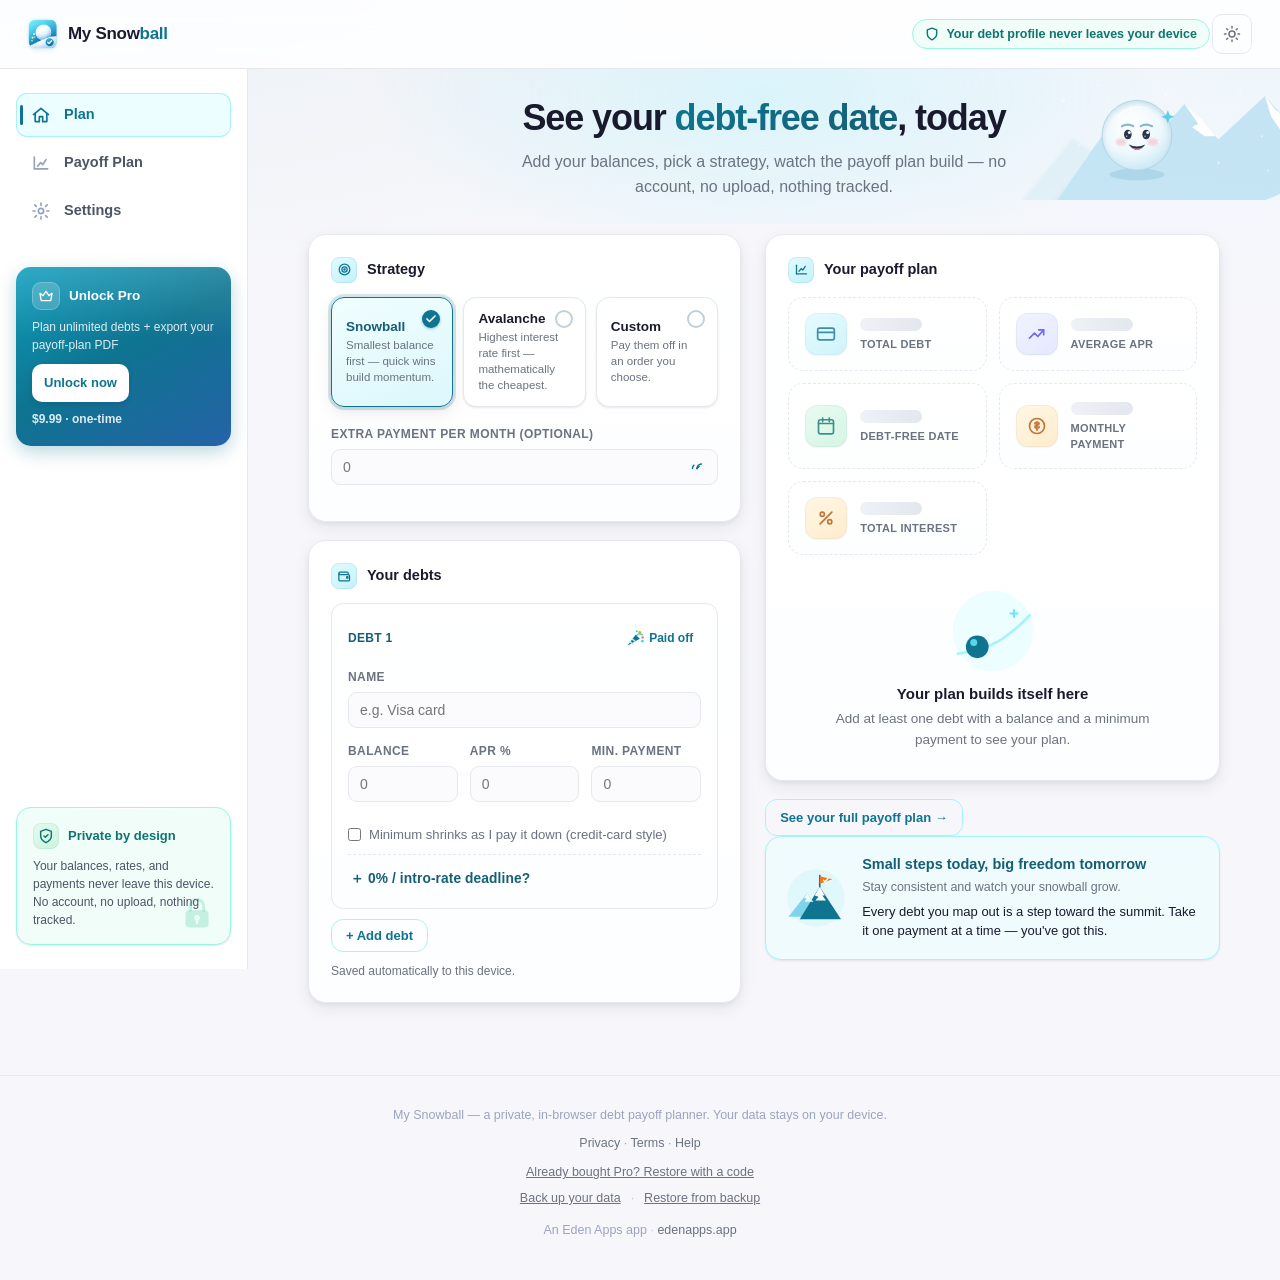
==== commit c9822e6b: "Deep-link restore guard: confirm before replacing this device's saved Pro code A ?restore= link for " ====
--- a/index.html
+++ b/index.html
@@ -5,7 +5,7 @@
   <meta http-equiv="Content-Security-Policy" content="default-src 'self'; script-src 'self' https://js.stripe.com; style-src 'self' 'unsafe-inline'; img-src 'self' data: blob: https://da08ctfrofx1b.cloudfront.net; font-src 'self'; connect-src 'self' https://api.revenuecat.com https://e.revenue.cat https://js.stripe.com; worker-src 'self' blob:; frame-src https://js.stripe.com; child-src 'self' blob:; object-src 'none'; base-uri 'self'; form-action 'none'">
   <meta name="viewport" content="width=device-width, initial-scale=1.0, viewport-fit=cover">
   <title>My Snowball — Private Debt Payoff Planner</title>
-  <meta name="description" content="Plan your debt-free date with the snowball or avalanche method, entirely in your browser. Your balances, rates, and payments never leave your device — no account, no subscriptions.">
+  <meta name="description" content="Plan your debt-free date with the snowball or avalanche method, right on your device. Your balances, rates, and payments never leave your device — no account, no subscriptions.">
   <link rel="icon" href="assets/favicon.svg" type="image/svg+xml">
   <link rel="icon" type="image/png" sizes="32x32" href="assets/favicon-32.png">
   <link rel="icon" type="image/png" sizes="16x16" href="assets/favicon-16.png">
@@ -19,20 +19,20 @@
   <meta property="og:site_name" content="My Snowball">
   <meta property="og:url" content="https://mysnowballapp.com/">
   <meta property="og:title" content="My Snowball — See your debt-free date, privately">
-  <meta property="og:description" content="Plan your debt-free date with the snowball or avalanche method, entirely in your browser. Your balances, rates, and payments never leave your device — no account, no subscriptions.">
+  <meta property="og:description" content="Plan your debt-free date with the snowball or avalanche method, right on your device. Your balances, rates, and payments never leave your device — no account, no subscriptions.">
   <meta property="og:image" content="https://mysnowballapp.com/assets/og-image.png">
   <meta property="og:image:width" content="1200">
   <meta property="og:image:height" content="630">
-  <meta property="og:image:alt" content="My Snowball — 100% private, on your device">
+  <meta property="og:image:alt" content="My Snowball — private, on your device">
   <meta name="twitter:card" content="summary_large_image">
   <meta name="twitter:title" content="My Snowball — See your debt-free date, privately">
-  <meta name="twitter:description" content="Plan your debt-free date with the snowball or avalanche method, entirely in your browser. Your balances, rates, and payments never leave your device — no account, no subscriptions.">
+  <meta name="twitter:description" content="Plan your debt-free date with the snowball or avalanche method, right on your device. Your balances, rates, and payments never leave your device — no account, no subscriptions.">
   <meta name="twitter:image" content="https://mysnowballapp.com/assets/og-image.png">
   <!-- Sets data-theme before first paint (no light→dark flash). External file
        so it satisfies the strict CSP's script-src 'self' (inline is blocked). -->
-  <script src="theme-init.js?v=49b5e9ed0a"></script>
-  <link rel="stylesheet" href="styles.css?v=49b5e9ed0a">
-  <script type="application/ld+json">{"@context":"https://schema.org","@type":"SoftwareApplication","name":"My Snowball","url":"https://mysnowballapp.com/","description":"Plan your debt-free date with the snowball or avalanche method, entirely in your browser. Your balances, rates, and payments never leave your device — no account, no subscriptions.","applicationCategory":"FinanceApplication","operatingSystem":"Web browser","isAccessibleForFree":true,"browserRequirements":"Requires JavaScript. Runs entirely in the browser — no account, no upload.","publisher":{"@type":"Organization","name":"My Snowball"}}</script>
+  <script src="theme-init.js?v=9874814157"></script>
+  <link rel="stylesheet" href="styles.css?v=9874814157">
+  <script type="application/ld+json">{"@context":"https://schema.org","@type":"SoftwareApplication","name":"My Snowball","url":"https://mysnowballapp.com/","description":"Plan your debt-free date with the snowball or avalanche method, right on your device. Your balances, rates, and payments never leave your device — no account, no subscriptions.","applicationCategory":"FinanceApplication","operatingSystem":"Web, iOS","isAccessibleForFree":true,"browserRequirements":"Requires JavaScript. Runs on your device — no account, no upload.","publisher":{"@type":"Organization","name":"My Snowball"}}</script>
 </head>
 <body>
   <a class="skip-link" href="#mainContent">Skip to content</a>
@@ -85,7 +85,7 @@
       <div class="side-privacy">
         <div class="side-privacy-head">
           <span class="side-privacy-icon" aria-hidden="true"><svg viewBox="0 0 24 24" fill="none" stroke="currentColor" stroke-width="2.2" stroke-linecap="round" stroke-linejoin="round"><path d="M12 22s8-4 8-10V5l-8-3-8 3v7c0 6 8 10 8 10z"/><path d="M9 12l2 2 4-4"/></svg></span>
-          <span class="side-privacy-title">100% Private</span>
+          <span class="side-privacy-title">Private by design</span>
         </div>
         <p class="side-privacy-text">Your balances, rates, and payments never leave this device. No account, no upload, nothing tracked.</p>
         <!-- Decorative padlock motif — reinforces the on-device promise. -->
@@ -220,7 +220,7 @@
   </footer>
 
   <!-- pdf-lib is lazy-loaded on first PDF export (see ensurePdfLib in app.js) -->
-  <script src="billing.js?v=49b5e9ed0a"></script>
-  <script src="app.js?v=49b5e9ed0a"></script>
+  <script src="billing.js?v=9874814157"></script>
+  <script src="app.js?v=9874814157"></script>
 </body>
 </html>
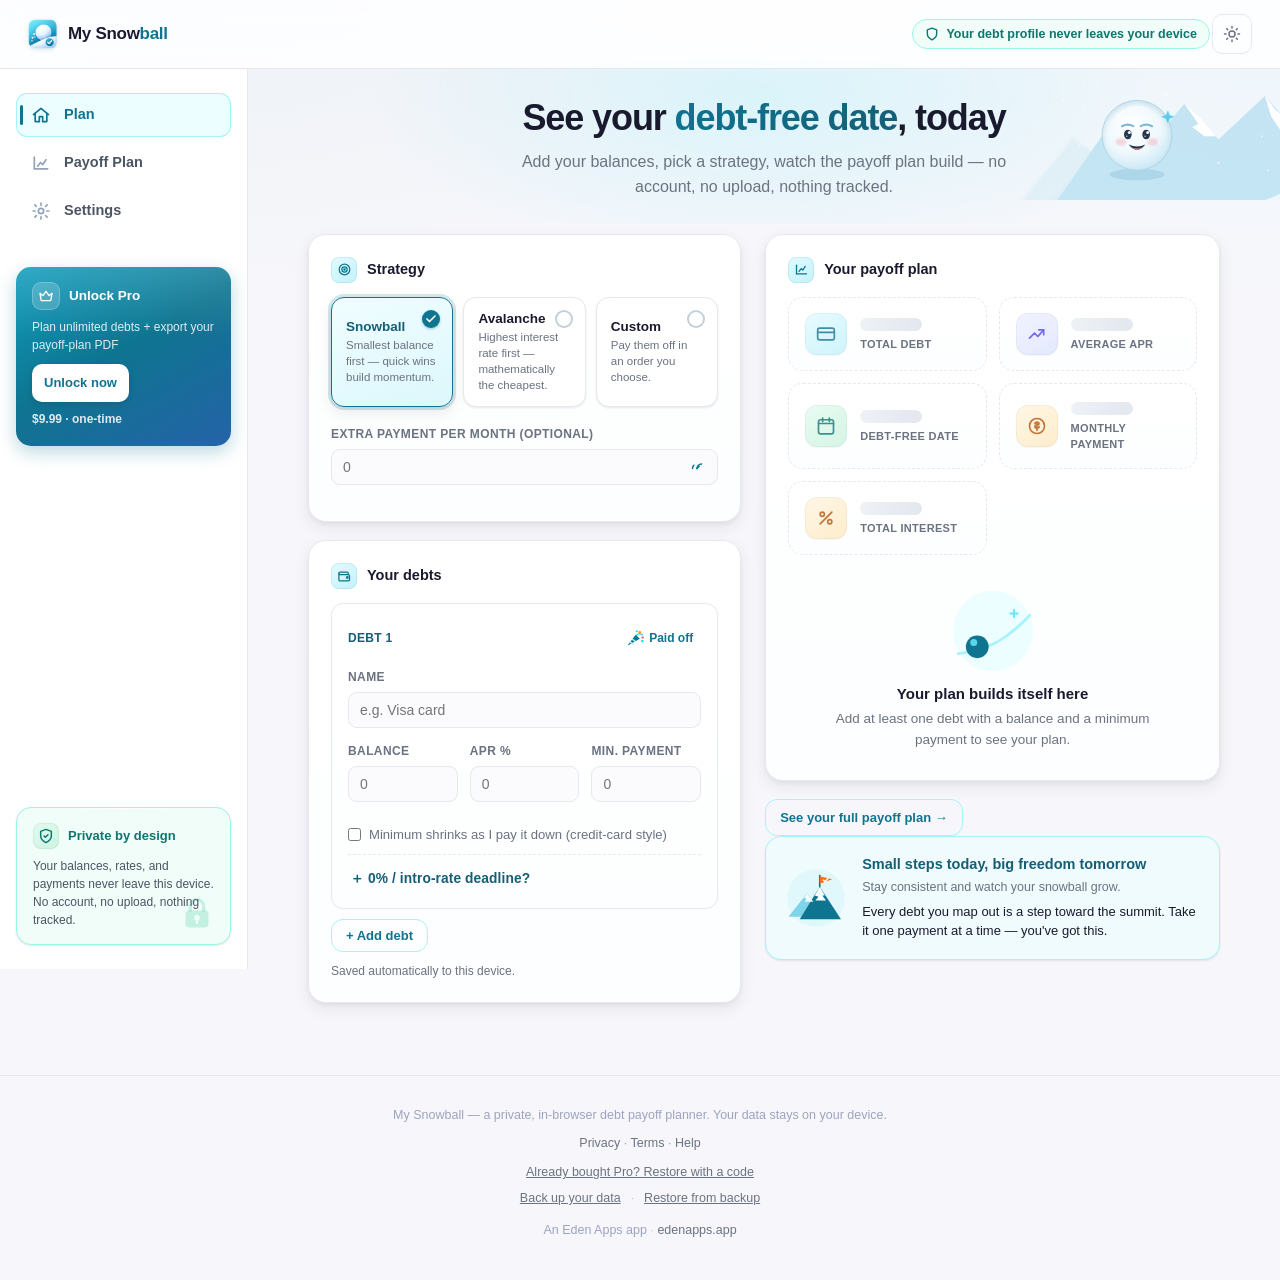
==== commit 3945dee2: "1.0.1 web build: price guards, honest celebration and paywall copy, restore-message web clause, upda" ====
--- a/index.html
+++ b/index.html
@@ -30,8 +30,8 @@
   <meta name="twitter:image" content="https://mysnowballapp.com/assets/og-image.png">
   <!-- Sets data-theme before first paint (no light→dark flash). External file
        so it satisfies the strict CSP's script-src 'self' (inline is blocked). -->
-  <script src="theme-init.js?v=9874814157"></script>
-  <link rel="stylesheet" href="styles.css?v=9874814157">
+  <script src="theme-init.js?v=91fc78856d"></script>
+  <link rel="stylesheet" href="styles.css?v=91fc78856d">
   <script type="application/ld+json">{"@context":"https://schema.org","@type":"SoftwareApplication","name":"My Snowball","url":"https://mysnowballapp.com/","description":"Plan your debt-free date with the snowball or avalanche method, right on your device. Your balances, rates, and payments never leave your device — no account, no subscriptions.","applicationCategory":"FinanceApplication","operatingSystem":"Web, iOS","isAccessibleForFree":true,"browserRequirements":"Requires JavaScript. Runs on your device — no account, no upload.","publisher":{"@type":"Organization","name":"My Snowball"}}</script>
 </head>
 <body>
@@ -220,7 +220,7 @@
   </footer>
 
   <!-- pdf-lib is lazy-loaded on first PDF export (see ensurePdfLib in app.js) -->
-  <script src="billing.js?v=9874814157"></script>
-  <script src="app.js?v=9874814157"></script>
+  <script src="billing.js?v=91fc78856d"></script>
+  <script src="app.js?v=91fc78856d"></script>
 </body>
 </html>
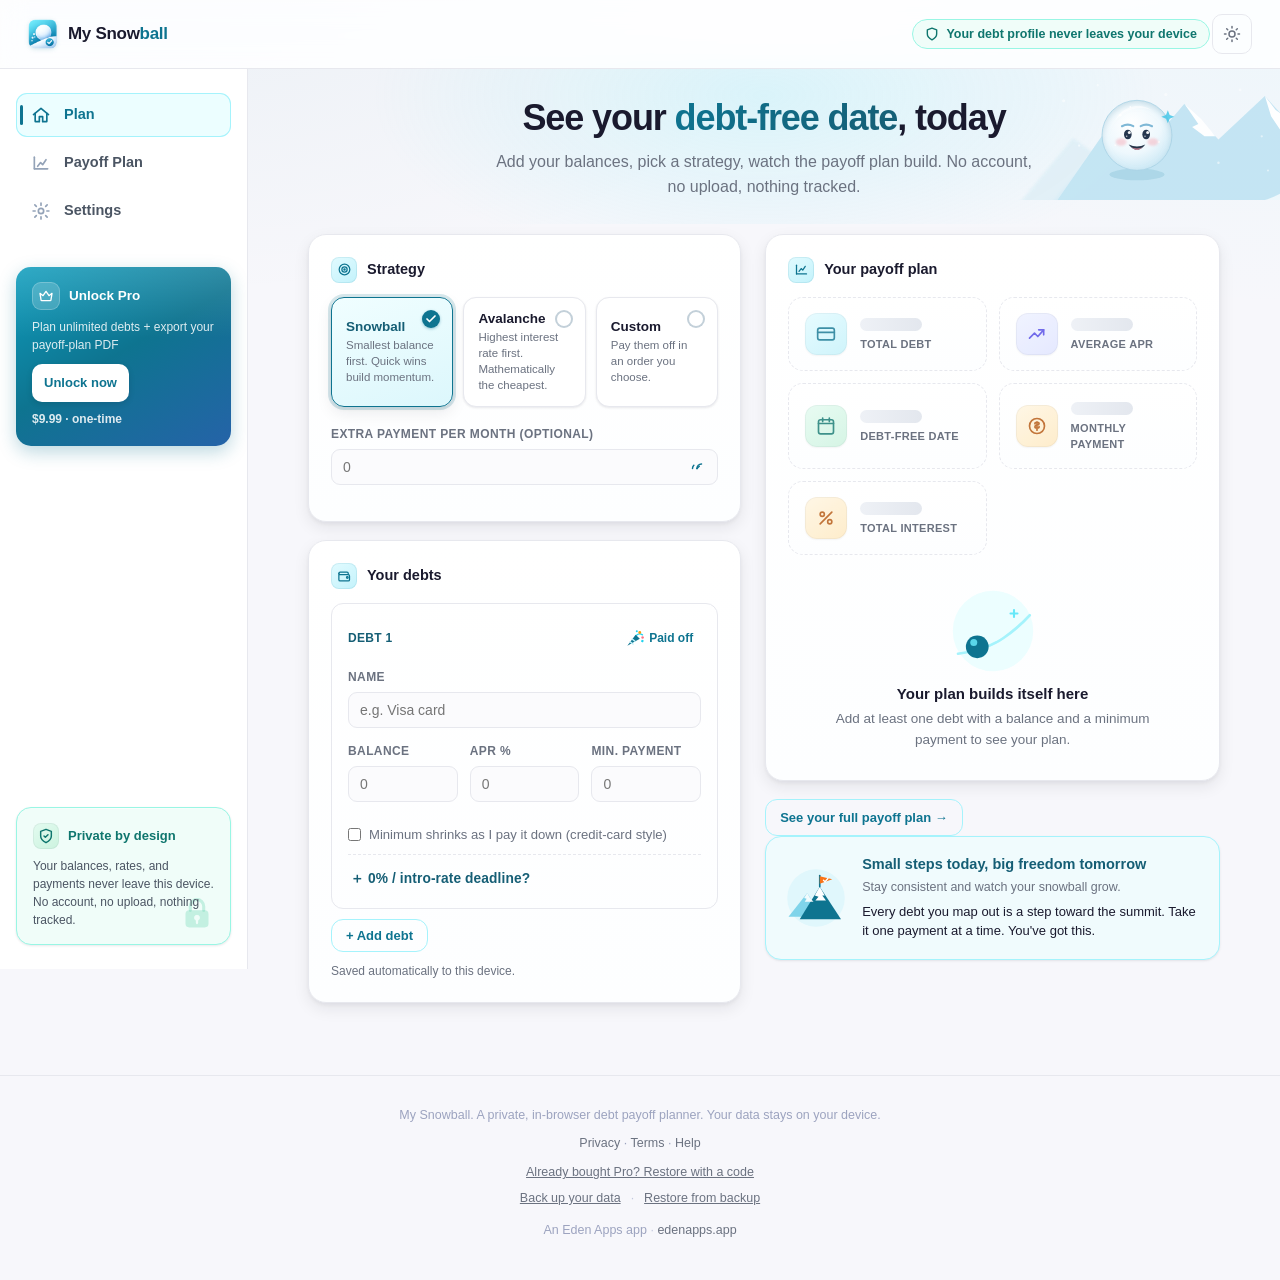
==== commit bbdb09af: "One-time purchase wording, restored punctuation and clearer Help and Privacy pages Retires subscript" ====
--- a/index.html
+++ b/index.html
@@ -4,8 +4,8 @@
   <meta charset="UTF-8">
   <meta http-equiv="Content-Security-Policy" content="default-src 'self'; script-src 'self' https://js.stripe.com; style-src 'self' 'unsafe-inline'; img-src 'self' data: blob: https://da08ctfrofx1b.cloudfront.net; font-src 'self'; connect-src 'self' https://api.revenuecat.com https://e.revenue.cat https://js.stripe.com; worker-src 'self' blob:; frame-src https://js.stripe.com; child-src 'self' blob:; object-src 'none'; base-uri 'self'; form-action 'none'">
   <meta name="viewport" content="width=device-width, initial-scale=1.0, viewport-fit=cover">
-  <title>My Snowball — Private Debt Payoff Planner</title>
-  <meta name="description" content="Plan your debt-free date with the snowball or avalanche method, right on your device. Your balances, rates, and payments never leave your device — no account, no subscriptions.">
+  <title>My Snowball: Private Debt Payoff Planner</title>
+  <meta name="description" content="Plan your debt-free date with the snowball or avalanche method, right on your device. Your balances, rates, and payments are never uploaded. No account needed.">
   <link rel="icon" href="assets/favicon.svg" type="image/svg+xml">
   <link rel="icon" type="image/png" sizes="32x32" href="assets/favicon-32.png">
   <link rel="icon" type="image/png" sizes="16x16" href="assets/favicon-16.png">
@@ -18,21 +18,21 @@
   <meta property="og:type" content="website">
   <meta property="og:site_name" content="My Snowball">
   <meta property="og:url" content="https://mysnowballapp.com/">
-  <meta property="og:title" content="My Snowball — See your debt-free date, privately">
-  <meta property="og:description" content="Plan your debt-free date with the snowball or avalanche method, right on your device. Your balances, rates, and payments never leave your device — no account, no subscriptions.">
+  <meta property="og:title" content="My Snowball: See your debt-free date, privately">
+  <meta property="og:description" content="Plan your debt-free date with the snowball or avalanche method, right on your device. Your balances, rates, and payments are never uploaded. No account needed.">
   <meta property="og:image" content="https://mysnowballapp.com/assets/og-image.png">
   <meta property="og:image:width" content="1200">
   <meta property="og:image:height" content="630">
-  <meta property="og:image:alt" content="My Snowball — private, on your device">
+  <meta property="og:image:alt" content="My Snowball: private, on your device">
   <meta name="twitter:card" content="summary_large_image">
-  <meta name="twitter:title" content="My Snowball — See your debt-free date, privately">
-  <meta name="twitter:description" content="Plan your debt-free date with the snowball or avalanche method, right on your device. Your balances, rates, and payments never leave your device — no account, no subscriptions.">
+  <meta name="twitter:title" content="My Snowball: See your debt-free date, privately">
+  <meta name="twitter:description" content="Plan your debt-free date with the snowball or avalanche method, right on your device. Your balances, rates, and payments are never uploaded. No account needed.">
   <meta name="twitter:image" content="https://mysnowballapp.com/assets/og-image.png">
   <!-- Sets data-theme before first paint (no light→dark flash). External file
        so it satisfies the strict CSP's script-src 'self' (inline is blocked). -->
-  <script src="theme-init.js?v=91fc78856d"></script>
-  <link rel="stylesheet" href="styles.css?v=91fc78856d">
-  <script type="application/ld+json">{"@context":"https://schema.org","@type":"SoftwareApplication","name":"My Snowball","url":"https://mysnowballapp.com/","description":"Plan your debt-free date with the snowball or avalanche method, right on your device. Your balances, rates, and payments never leave your device — no account, no subscriptions.","applicationCategory":"FinanceApplication","operatingSystem":"Web, iOS","isAccessibleForFree":true,"browserRequirements":"Requires JavaScript. Runs on your device — no account, no upload.","publisher":{"@type":"Organization","name":"My Snowball"}}</script>
+  <script src="theme-init.js?v=3ff53573f3"></script>
+  <link rel="stylesheet" href="styles.css?v=3ff53573f3">
+  <script type="application/ld+json">{"@context":"https://schema.org","@type":"SoftwareApplication","name":"My Snowball","url":"https://mysnowballapp.com/","description":"Plan your debt-free date with the snowball or avalanche method, right on your device. Your balances, rates, and payments are never uploaded. No account needed.","applicationCategory":"FinanceApplication","operatingSystem":"Web, iOS","isAccessibleForFree":true,"browserRequirements":"Requires JavaScript. Runs on your device — no account, no upload.","publisher":{"@type":"Organization","name":"My Snowball"}}</script>
 </head>
 <body>
   <a class="skip-link" href="#mainContent">Skip to content</a>
@@ -70,7 +70,7 @@
           <span class="side-link-text">Settings</span>
         </a>
       </nav>
-      <button type="button" class="side-pro" id="sideProCard" hidden aria-label="Unlock My Snowball Pro — $9.99 one-time">
+      <button type="button" class="side-pro" id="sideProCard" hidden aria-label="Unlock My Snowball Pro, $9.99 one-time">
         <span class="side-pro-head">
           <span class="side-pro-icon" aria-hidden="true"><svg viewBox="0 0 24 24" fill="none" stroke="currentColor" stroke-width="2" stroke-linecap="round" stroke-linejoin="round"><path d="M3 8l4.5 3.5L12 5l4.5 6.5L21 8l-1.6 10.2a1 1 0 0 1-1 .8H5.6a1 1 0 0 1-1-.8L3 8z"/></svg></span>
           <span class="side-pro-title">Unlock Pro</span>
@@ -193,7 +193,7 @@
           </svg>
         </div>
         <h1>See your <span class="accent">debt-free date</span>, today</h1>
-        <p>Add your balances, pick a strategy, watch the payoff plan build — no account, no upload, nothing tracked.</p>
+        <p>Add your balances, pick a strategy, watch the payoff plan build. No account, no upload, nothing tracked.</p>
       </div>
 
       <div id="app" class="app"></div>
@@ -201,7 +201,7 @@
   </div>
 
   <footer>
-    My Snowball — a private, in-browser debt payoff planner. Your data stays on your device.
+    My Snowball. A private, in-browser debt payoff planner. Your data stays on your device.
     <div class="footer-legal" style="margin-top: 10px;"><a href="privacy.html">Privacy</a> · <a href="https://edenapps.app/terms.html" target="_blank" rel="noopener">Terms</a> · <a href="support.html">Help</a></div>
     <button type="button" id="footerRestoreLink" class="restore-link" style="margin-top: 8px;">Already bought Pro? Restore with a code</button>
     <button type="button" id="footerLicenseLink" class="restore-link" hidden>View your Pro license card</button>
@@ -220,7 +220,7 @@
   </footer>
 
   <!-- pdf-lib is lazy-loaded on first PDF export (see ensurePdfLib in app.js) -->
-  <script src="billing.js?v=91fc78856d"></script>
-  <script src="app.js?v=91fc78856d"></script>
+  <script src="billing.js?v=3ff53573f3"></script>
+  <script src="app.js?v=3ff53573f3"></script>
 </body>
 </html>
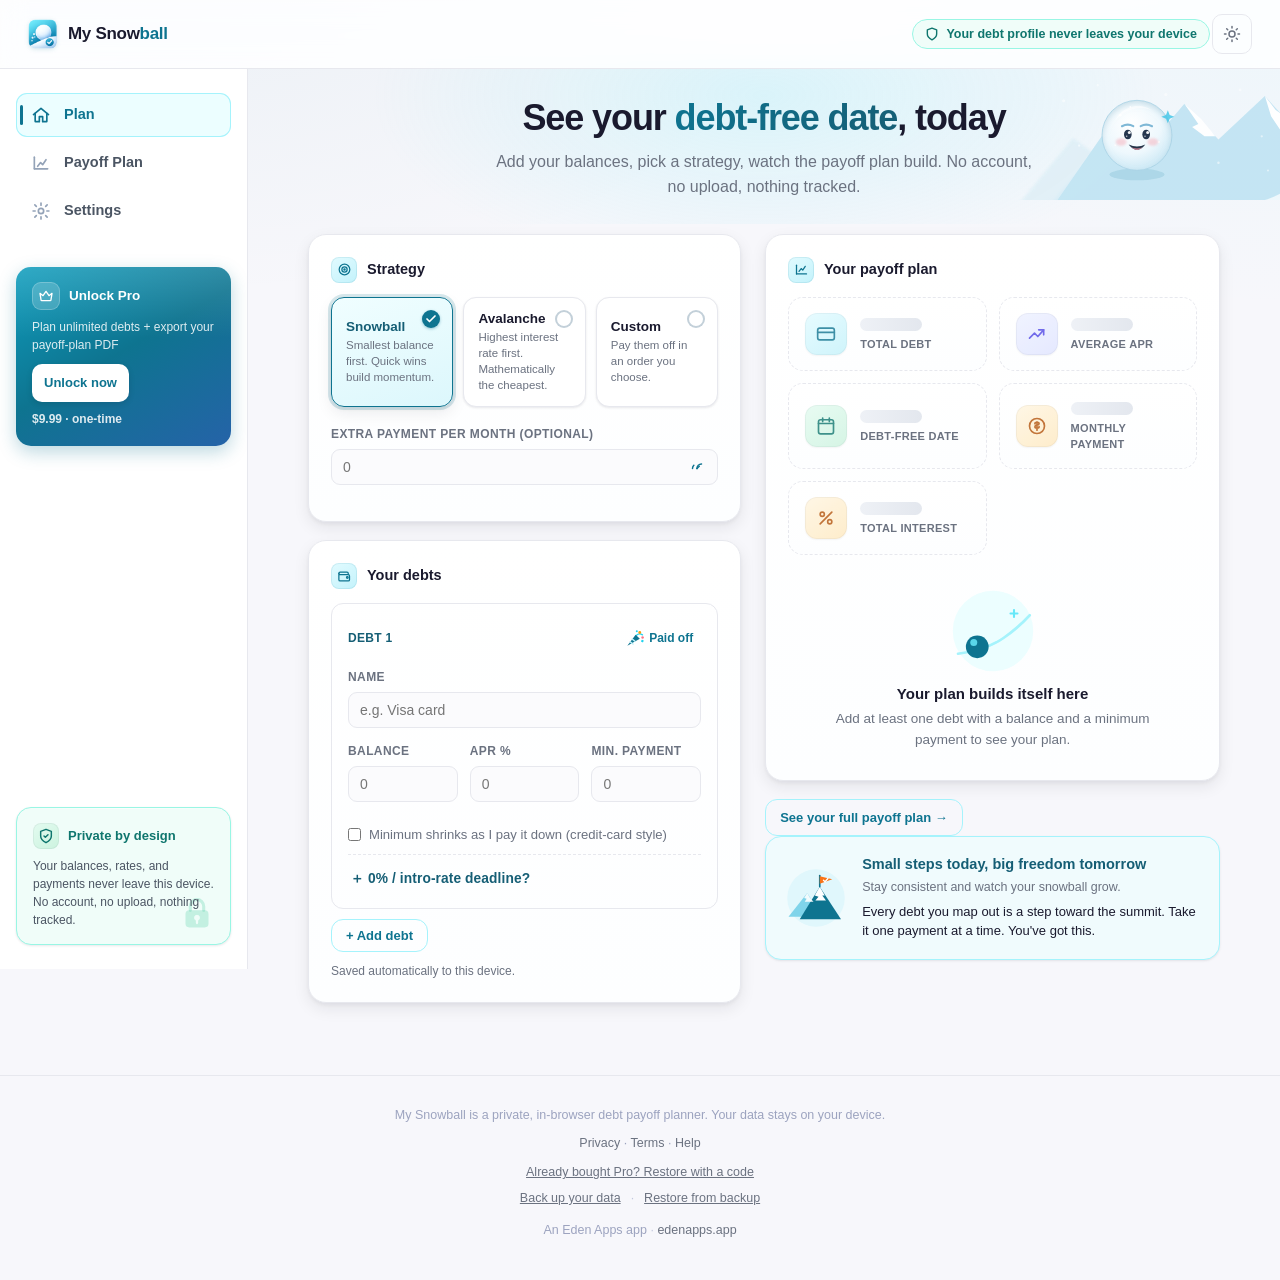
==== commit d918de70: "Accurate network and price notes, export cleanup, quieter share cancel Privacy and Help now say when" ====
--- a/index.html
+++ b/index.html
@@ -30,8 +30,8 @@
   <meta name="twitter:image" content="https://mysnowballapp.com/assets/og-image.png">
   <!-- Sets data-theme before first paint (no light→dark flash). External file
        so it satisfies the strict CSP's script-src 'self' (inline is blocked). -->
-  <script src="theme-init.js?v=3ff53573f3"></script>
-  <link rel="stylesheet" href="styles.css?v=3ff53573f3">
+  <script src="theme-init.js?v=949acafcd2"></script>
+  <link rel="stylesheet" href="styles.css?v=949acafcd2">
   <script type="application/ld+json">{"@context":"https://schema.org","@type":"SoftwareApplication","name":"My Snowball","url":"https://mysnowballapp.com/","description":"Plan your debt-free date with the snowball or avalanche method, right on your device. Your balances, rates, and payments are never uploaded. No account needed.","applicationCategory":"FinanceApplication","operatingSystem":"Web, iOS","isAccessibleForFree":true,"browserRequirements":"Requires JavaScript. Runs on your device — no account, no upload.","publisher":{"@type":"Organization","name":"My Snowball"}}</script>
 </head>
 <body>
@@ -201,7 +201,7 @@
   </div>
 
   <footer>
-    My Snowball. A private, in-browser debt payoff planner. Your data stays on your device.
+    My Snowball is a private, in-browser debt payoff planner. Your data stays on your device.
     <div class="footer-legal" style="margin-top: 10px;"><a href="privacy.html">Privacy</a> · <a href="https://edenapps.app/terms.html" target="_blank" rel="noopener">Terms</a> · <a href="support.html">Help</a></div>
     <button type="button" id="footerRestoreLink" class="restore-link" style="margin-top: 8px;">Already bought Pro? Restore with a code</button>
     <button type="button" id="footerLicenseLink" class="restore-link" hidden>View your Pro license card</button>
@@ -220,7 +220,7 @@
   </footer>
 
   <!-- pdf-lib is lazy-loaded on first PDF export (see ensurePdfLib in app.js) -->
-  <script src="billing.js?v=3ff53573f3"></script>
-  <script src="app.js?v=3ff53573f3"></script>
+  <script src="billing.js?v=949acafcd2"></script>
+  <script src="app.js?v=949acafcd2"></script>
 </body>
 </html>
